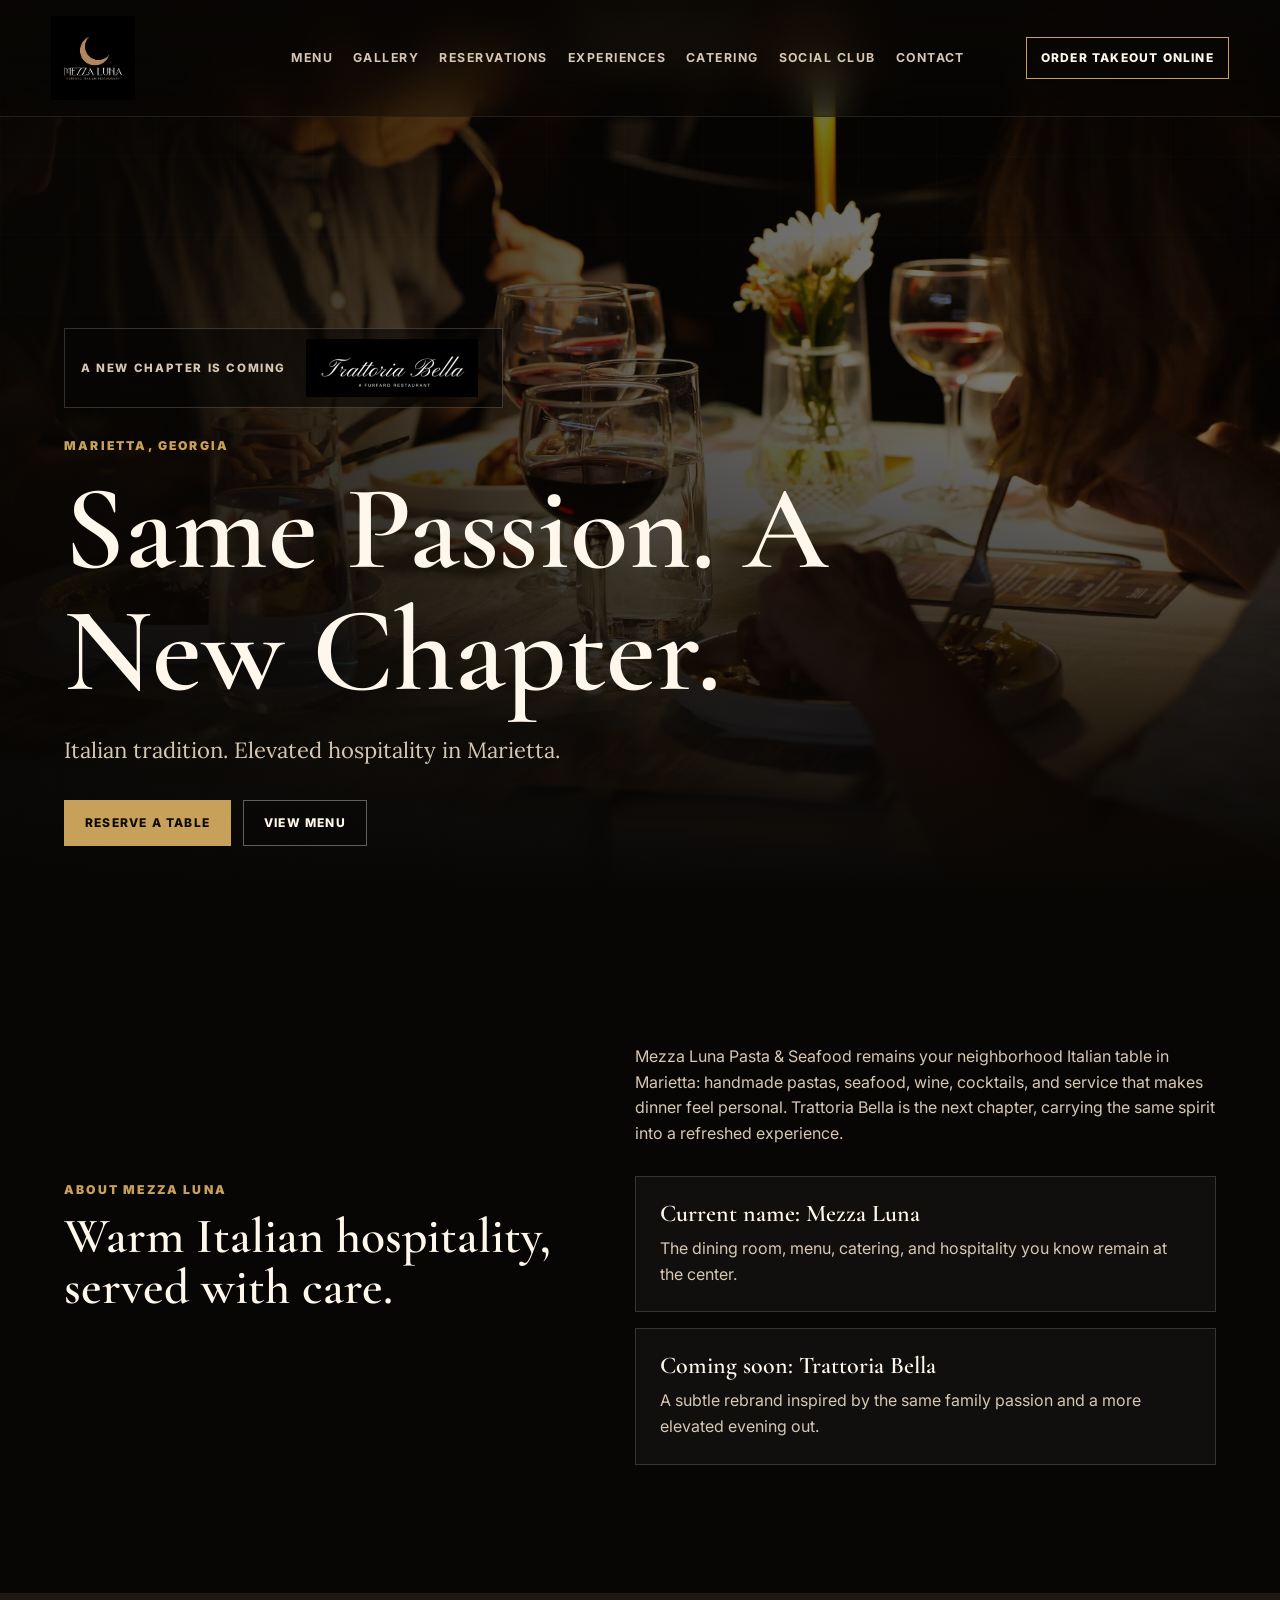
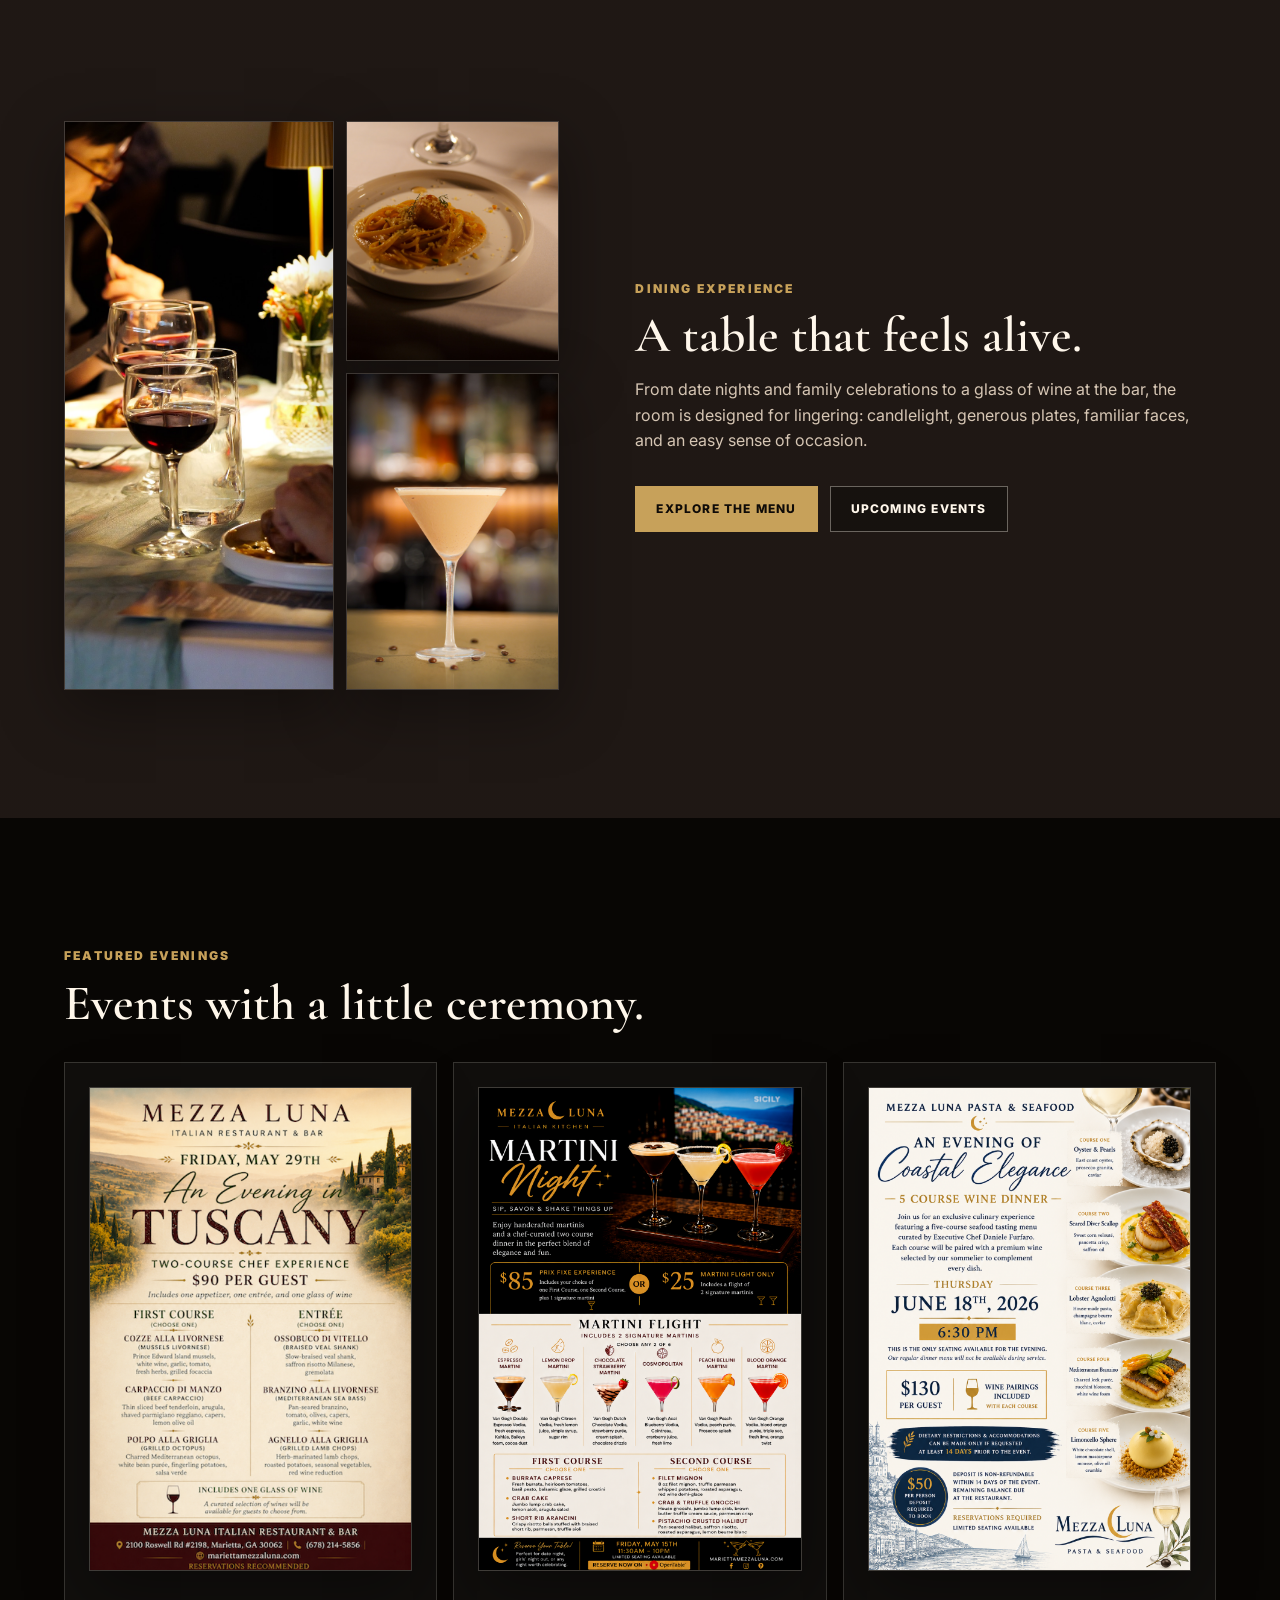
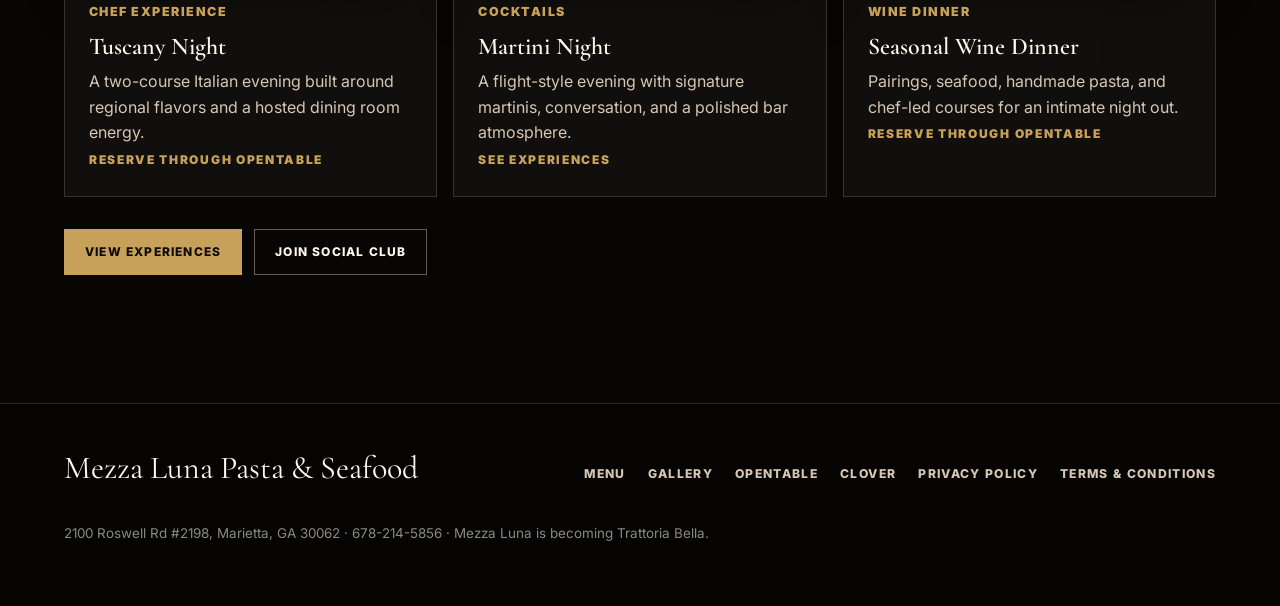
==== index.html @ 7099f940 "Initial Mezza Luna new site" ====
<!doctype html>
<html lang="en">
  <head>
    <meta charset="utf-8">
    <meta name="viewport" content="width=device-width, initial-scale=1">
    <title>Mezza Luna Pasta & Seafood | Marietta Italian Restaurant</title>
    <meta name="description" content="Mezza Luna Pasta & Seafood in Marietta: Italian tradition, warm hospitality, private dining, catering, events, and the upcoming Trattoria Bella chapter.">
    <link rel="preconnect" href="https://fonts.googleapis.com">
    <link rel="preconnect" href="https://fonts.gstatic.com" crossorigin>
    <link href="https://fonts.googleapis.com/css2?family=Cormorant+Garamond:wght@500;600;700&family=Inter:wght@400;500;700;800;900&family=Lora:wght@400;500;600&display=swap" rel="stylesheet">
    <link rel="stylesheet" href="assets/css/styles.css">
  </head>
  <body>
    <header class="site-header">
      <a class="brand" href="index.html" aria-label="Mezza Luna home">
        <img class="brand-logo" src="assets/media/mezza-luna-logo-black.png" alt="Mezza Luna Furfaro Italian Restaurant">
      </a>
      <nav class="site-nav" aria-label="Primary navigation">
        <a href="menu.html">Menu</a>
        <a href="gallery.html">Gallery</a>
        <a href="https://www.opentable.com/r/mezza-luna-furfaro-italian-restaurant-reservations-marietta?restref=1507207&lang=en-US&ot_source=Restaurant%20website" target="_blank" rel="noopener">Reservations</a>
        <a href="experiences.html">Experiences</a>
        <a href="catering.html">Catering</a>
        <a href="social-club.html">Social Club</a>
        <a href="contact.html">Contact</a>
      </nav>
      <div class="header-actions">
        <a class="btn utility-btn" href="https://mezza-luna-marietta.cloveronline.com/" target="_blank" rel="noopener">Order Takeout Online</a>
        <button class="nav-toggle" type="button" aria-label="Open navigation" aria-expanded="false"><span></span></button>
      </div>
    </header>

    <main>
      <section class="hero" aria-label="Mezza Luna Pasta and Seafood">
        <img class="hero-poster" src="assets/media/selected/candlelit-dining.jpg" alt="">
        <video class="hero-video" autoplay loop muted playsinline poster="assets/media/selected/candlelit-dining.jpg" aria-hidden="true">
          <source src="assets/media/hero-video-fallback.mp4" type="video/mp4">
        </video>
        <div class="hero-content">
          <div class="transition-strip">
            <span>A New Chapter is Coming</span>
            <img src="assets/media/trattoria-bella-logo-black.png" alt="Trattoria Bella">
          </div>
          <p class="eyebrow">Marietta, Georgia</p>
          <h1>Same Passion. A New Chapter.</h1>
          <p class="lead">Italian tradition. Elevated hospitality in Marietta.</p>
          <div class="hero-actions">
            <a class="btn" href="https://www.opentable.com/r/mezza-luna-furfaro-italian-restaurant-reservations-marietta?restref=1507207&lang=en-US&ot_source=Restaurant%20website" target="_blank" rel="noopener">Reserve a Table</a>
            <a class="btn secondary" href="menu.html">View Menu</a>
          </div>
        </div>
      </section>

      <section class="section">
        <div class="section-inner split">
          <div class="section-copy">
            <p class="kicker">About Mezza Luna</p>
            <h2>Warm Italian hospitality, served with care.</h2>
          </div>
          <div>
            <p class="body-copy">Mezza Luna Pasta & Seafood remains your neighborhood Italian table in Marietta: handmade pastas, seafood, wine, cocktails, and service that makes dinner feel personal. Trattoria Bella is the next chapter, carrying the same spirit into a refreshed experience.</p>
            <ul class="feature-list">
              <li><strong>Current name: Mezza Luna</strong><span>The dining room, menu, catering, and hospitality you know remain at the center.</span></li>
              <li><strong>Coming soon: Trattoria Bella</strong><span>A subtle rebrand inspired by the same family passion and a more elevated evening out.</span></li>
            </ul>
          </div>
        </div>
      </section>

      <section class="section alt">
        <div class="section-inner split">
          <div class="media-grid">
            <img src="assets/media/selected/candlelit-dining.jpg" alt="Guests dining by candlelight at Mezza Luna">
            <img src="assets/media/selected/pasta-table.jpg" alt="Pasta at Mezza Luna">
            <img src="assets/media/selected/pistachio-martini.jpg" alt="Cocktail at the bar">
          </div>
          <div class="section-copy">
            <p class="kicker">Dining Experience</p>
            <h2>A table that feels alive.</h2>
            <p class="body-copy">From date nights and family celebrations to a glass of wine at the bar, the room is designed for lingering: candlelight, generous plates, familiar faces, and an easy sense of occasion.</p>
            <div class="page-actions">
              <a class="btn" href="menu.html">Explore the Menu</a>
              <a class="btn secondary" href="experiences.html">Upcoming Events</a>
            </div>
          </div>
        </div>
      </section>

      <section class="section">
        <div class="section-inner">
          <p class="kicker">Featured Evenings</p>
          <h2>Events with a little ceremony.</h2>
          <div class="event-grid">
            <article class="event-card">
              <img src="assets/events/tuscany-night.png" alt="Tuscany Night flyer">
              <div><p class="event-meta">Chef Experience</p><strong>Tuscany Night</strong><span>A two-course Italian evening built around regional flavors and a hosted dining room energy.</span><em>Reserve through OpenTable</em></div>
            </article>
            <article class="event-card">
              <img src="assets/events/martini-night.png" alt="Martini Night flyer">
              <div><p class="event-meta">Cocktails</p><strong>Martini Night</strong><span>A flight-style evening with signature martinis, conversation, and a polished bar atmosphere.</span><em>See Experiences</em></div>
            </article>
            <a class="event-card" href="https://www.opentable.com/booking/experiences-availability?rid=1507207&restref=1507207&experienceId=725389&utm_source=external&utm_medium=referral&utm_campaign=shared" target="_blank" rel="noopener">
              <img src="assets/events/wine-dinner.png" alt="Wine dinner flyer">
              <div><p class="event-meta">Wine Dinner</p><strong>Seasonal Wine Dinner</strong><span>Pairings, seafood, handmade pasta, and chef-led courses for an intimate night out.</span><em>Reserve through OpenTable</em></div>
            </a>
          </div>
          <div class="page-actions">
            <a class="btn" href="experiences.html">View Experiences</a>
            <a class="btn secondary" href="social-club.html">Join Social Club</a>
          </div>
        </div>
      </section>
    </main>

    <footer class="site-footer">
      <div class="footer-inner">
        <div class="footer-brand">Mezza Luna Pasta & Seafood</div>
        <nav class="footer-links" aria-label="Footer navigation">
          <a href="menu.html">Menu</a>
          <a href="gallery.html">Gallery</a>
          <a href="https://www.opentable.com/r/mezza-luna-furfaro-italian-restaurant-reservations-marietta?restref=1507207&lang=en-US&ot_source=Restaurant%20website" target="_blank" rel="noopener">OpenTable</a>
          <a href="https://mezza-luna-marietta.cloveronline.com/" target="_blank" rel="noopener">Clover</a>
          <a href="privacy-policy/">Privacy Policy</a>
          <a href="terms-and-conditions/">Terms & Conditions</a>
        </nav>
        <p class="fine-print">2100 Roswell Rd #2198, Marietta, GA 30062 · 678-214-5856 · Mezza Luna is becoming Trattoria Bella.</p>
      </div>
    </footer>
    <script src="assets/js/main.js"></script>
  </body>
</html>
---- assets/css/styles.css ----
:root {
  --ink: #0f0b08;
  --black: #080604;
  --espresso: #18110d;
  --brown: #2a1c14;
  --cream: #fff7eb;
  --paper: #fbf4e9;
  --muted: #d6c6b4;
  --soft: #ad9b89;
  --gold: #c7a15a;
  --gold-2: #e4c982;
  --line: rgba(255, 247, 235, 0.16);
  --shadow: rgba(0, 0, 0, 0.38);
  --serif: "Lora", Georgia, serif;
  --display: "Cormorant Garamond", Georgia, serif;
  --sans: "Inter", Arial, sans-serif;
  --max: 1180px;
}

* {
  box-sizing: border-box;
}

html {
  scroll-behavior: smooth;
}

body {
  margin: 0;
  background: var(--black);
  color: var(--cream);
  font-family: var(--sans);
  line-height: 1.6;
  overflow-x: hidden;
}

body::before {
  content: "";
  position: fixed;
  inset: 0;
  z-index: 1;
  pointer-events: none;
  background:
    linear-gradient(rgba(255, 247, 235, 0.025) 1px, transparent 1px),
    linear-gradient(90deg, rgba(255, 247, 235, 0.018) 1px, transparent 1px);
  background-size: 78px 78px;
  mask-image: linear-gradient(to bottom, black, transparent 68%);
}

a {
  color: inherit;
  text-decoration: none;
}

img,
video,
iframe {
  display: block;
  max-width: 100%;
}

.site-header {
  position: fixed;
  inset: 0 0 auto;
  z-index: 20;
  display: flex;
  align-items: center;
  justify-content: space-between;
  gap: 18px;
  padding: 16px clamp(18px, 4vw, 52px);
  background: linear-gradient(to bottom, rgba(8, 6, 4, 0.9), rgba(8, 6, 4, 0.36));
  border-bottom: 1px solid rgba(255, 247, 235, 0.1);
  backdrop-filter: blur(18px);
}

.brand {
  display: flex;
  align-items: center;
  gap: 12px;
  min-width: 0;
  flex: 0 1 auto;
}

.brand-mark {
  width: 42px;
  height: 42px;
  object-fit: contain;
}

.brand-logo {
  width: clamp(164px, 14vw, 216px);
  height: auto;
  max-height: 84px;
  object-fit: contain;
  object-position: left center;
}

.brand-text {
  display: grid;
  line-height: 1.05;
}

.brand-name {
  color: var(--cream);
  font-family: var(--display);
  font-size: clamp(1.35rem, 2.2vw, 1.8rem);
  font-weight: 600;
}

.brand-sub {
  color: var(--gold);
  font-size: 0.62rem;
  font-weight: 800;
  letter-spacing: 0.18em;
  text-transform: uppercase;
}

.site-nav {
  display: none;
  position: absolute;
  top: 100%;
  left: 0;
  right: 0;
  padding: 18px;
  background: rgba(8, 6, 4, 0.98);
  border-bottom: 1px solid var(--line);
}

.site-nav.is-open {
  display: grid;
  gap: 14px;
}

.site-nav a {
  color: var(--muted);
  font-size: 0.77rem;
  font-weight: 700;
  letter-spacing: 0.12em;
  text-transform: uppercase;
}

.site-nav a:hover,
.site-nav a[aria-current="page"] {
  color: var(--gold-2);
}

.header-actions {
  display: flex;
  align-items: center;
  gap: 10px;
}

.nav-toggle {
  width: 42px;
  height: 42px;
  border: 1px solid var(--line);
  background: rgba(255, 255, 255, 0.04);
  color: var(--cream);
  border-radius: 999px;
  cursor: pointer;
}

.nav-toggle span,
.nav-toggle::before,
.nav-toggle::after {
  content: "";
  display: block;
  width: 17px;
  height: 1px;
  margin: 5px auto;
  background: currentColor;
}

.btn {
  display: inline-flex;
  align-items: center;
  justify-content: center;
  min-height: 46px;
  padding: 12px 20px;
  border: 1px solid var(--gold);
  color: var(--ink);
  background: var(--gold);
  font-size: 0.75rem;
  font-weight: 800;
  letter-spacing: 0.1em;
  text-transform: uppercase;
  transition: transform 180ms ease, background 180ms ease, color 180ms ease;
}

.btn:hover {
  transform: translateY(-1px);
  background: var(--gold-2);
}

.btn.secondary {
  color: var(--cream);
  background: rgba(8, 6, 4, 0.34);
  border-color: rgba(255, 247, 235, 0.36);
}

.btn.secondary:hover {
  background: rgba(255, 247, 235, 0.1);
}

.utility-btn {
  min-height: 40px;
  padding: 10px 14px;
  color: var(--cream);
  background: transparent;
  border-color: var(--gold);
  white-space: nowrap;
}

.hero {
  position: relative;
  min-height: 100svh;
  display: grid;
  align-items: end;
  overflow: hidden;
  padding: 118px clamp(18px, 5vw, 72px) 54px;
}

.hero-video,
.hero-poster {
  position: absolute;
  inset: 0;
  width: 100%;
  height: 100%;
  object-fit: cover;
}

.hero-poster {
  z-index: -3;
}

.hero-video {
  z-index: -2;
}

.hero::after {
  content: "";
  position: absolute;
  inset: 0;
  z-index: -1;
  background:
    linear-gradient(90deg, rgba(8, 6, 4, 0.88), rgba(8, 6, 4, 0.54), rgba(8, 6, 4, 0.34)),
    linear-gradient(to top, var(--black), rgba(8, 6, 4, 0.18) 60%);
}

.hero-content {
  position: relative;
  z-index: 2;
  width: min(820px, 100%);
}

.transition-strip {
  display: inline-flex;
  align-items: center;
  gap: 12px;
  margin-bottom: 28px;
  padding: 10px 16px;
  background: rgba(8, 6, 4, 0.6);
  border: 1px solid rgba(255, 247, 235, 0.18);
  color: var(--muted);
  font-size: 0.72rem;
  font-weight: 800;
  letter-spacing: 0.14em;
  text-transform: uppercase;
}

.transition-strip img {
  width: 188px;
  max-height: 58px;
  object-fit: contain;
}

.eyebrow,
.kicker {
  margin: 0 0 12px;
  color: var(--gold);
  font-size: 0.76rem;
  font-weight: 900;
  letter-spacing: 0.18em;
  text-transform: uppercase;
}

h1,
h2,
h3 {
  margin: 0;
  font-family: var(--display);
  font-weight: 600;
  letter-spacing: 0;
  line-height: 1.02;
  overflow-wrap: break-word;
}

h1 {
  font-size: clamp(3.55rem, 10vw, 7.5rem);
  max-width: 820px;
}

h2 {
  font-size: clamp(1.9rem, 4vw, 3.1rem);
}

h3 {
  font-size: clamp(1.6rem, 3.4vw, 2.35rem);
}

.lead {
  max-width: 650px;
  margin: 20px 0 0;
  color: var(--muted);
  font-family: var(--serif);
  font-size: clamp(1.14rem, 2vw, 1.38rem);
  overflow-wrap: break-word;
}

.hero-actions,
.page-actions {
  display: flex;
  flex-wrap: wrap;
  gap: 12px;
  margin-top: 32px;
}

.section {
  padding: clamp(72px, 10vw, 128px) clamp(18px, 5vw, 72px);
  background: var(--black);
}

.section.alt {
  background:
    linear-gradient(rgba(255, 247, 235, 0.03), rgba(255, 247, 235, 0.03)),
    var(--espresso);
}

.section-inner {
  width: min(var(--max), 100%);
  margin: 0 auto;
  min-width: 0;
}

.split {
  display: grid;
  gap: clamp(30px, 6vw, 82px);
}

.split > *,
.menu-grid > *,
.contact-grid > *,
.event-grid > *,
.catering-grid > *,
.gallery-grid > * {
  min-width: 0;
}

.section-copy {
  max-width: 650px;
}

.body-copy {
  color: var(--muted);
  font-size: 1rem;
}

.feature-image,
.media-grid img,
.event-card img,
.menu-photo,
.catering-photo {
  width: 100%;
  height: 100%;
  object-fit: cover;
  border: 1px solid var(--line);
  box-shadow: 0 20px 60px var(--shadow);
}

.media-grid {
  display: grid;
  gap: 12px;
}

.media-grid img {
  min-height: 240px;
}

.media-grid img:first-child {
  min-height: 420px;
}

.feature-list,
.contact-list {
  display: grid;
  gap: 16px;
  margin: 30px 0 0;
  padding: 0;
  list-style: none;
}

.feature-list li,
.info-panel,
.contact-card,
.menu-link,
.event-card,
.legal-card,
.form-panel {
  padding: 24px;
  background: rgba(255, 247, 235, 0.035);
  border: 1px solid var(--line);
}

.feature-list strong,
.contact-card strong,
.menu-link strong,
.event-card strong {
  display: block;
  color: var(--cream);
  font-family: var(--display);
  font-size: 1.5rem;
  font-weight: 600;
  line-height: 1.08;
}

.feature-list span,
.contact-card span,
.menu-link span,
.event-card span {
  display: block;
  margin-top: 9px;
  color: var(--muted);
}

.page-hero {
  padding: 118px clamp(18px, 5vw, 72px) 44px;
  background:
    linear-gradient(rgba(8, 6, 4, 0.7), rgba(8, 6, 4, 0.94)),
    var(--page-image, none) center / cover;
  border-bottom: 1px solid var(--line);
}

.page-hero .section-inner {
  display: grid;
  gap: 20px;
}

.page-hero h1 {
  max-width: 720px;
  font-size: clamp(2.35rem, 4.8vw, 3.65rem);
  line-height: 1;
}

.page-hero .lead {
  max-width: 560px;
  margin-top: 0;
  font-size: clamp(1.02rem, 1.55vw, 1.22rem);
}

.page-hero + .section {
  padding-top: clamp(34px, 4.5vw, 56px);
}

.menu-grid,
.contact-grid,
.event-grid,
.catering-grid,
.gallery-grid {
  display: grid;
  gap: 16px;
  margin-top: 34px;
}

.menu-link {
  min-height: 166px;
  display: flex;
  flex-direction: column;
  justify-content: space-between;
}

.menu-link em,
.event-card em {
  margin-top: 22px;
  color: var(--gold);
  font-style: normal;
  font-size: 0.75rem;
  font-weight: 900;
  letter-spacing: 0.14em;
  text-transform: uppercase;
}

.menu-frame {
  width: 100%;
  min-height: 72vh;
  background: var(--paper);
  border: 1px solid var(--line);
}

.event-card {
  display: grid;
  gap: 18px;
  align-content: start;
}

.flyer-card {
  padding: clamp(10px, 1.5vw, 18px);
}

.flyer-card a {
  display: block;
}

.event-card img {
  height: auto;
  aspect-ratio: auto;
  object-fit: contain;
  background: rgba(255, 247, 235, 0.04);
}

.gallery-grid {
  grid-template-columns: repeat(auto-fit, minmax(210px, 1fr));
  gap: clamp(18px, 3vw, 34px);
}

.gallery-card {
  display: grid;
  gap: 13px;
  align-content: start;
  color: var(--cream);
}

.gallery-card img {
  width: 100%;
  aspect-ratio: 4 / 3;
  object-fit: cover;
  border: 1px solid var(--line);
  background: rgba(255, 247, 235, 0.04);
  box-shadow: 0 20px 60px var(--shadow);
  transition: transform 180ms ease, border-color 180ms ease;
}

.gallery-card:hover img {
  transform: translateY(-2px);
  border-color: rgba(228, 201, 130, 0.64);
}

.gallery-card span {
  display: block;
  font-family: var(--display);
  font-size: clamp(1.35rem, 2.2vw, 1.7rem);
  font-weight: 600;
  line-height: 1.05;
}

.event-meta {
  color: var(--gold);
  font-size: 0.78rem;
  font-weight: 900;
  letter-spacing: 0.12em;
  text-transform: uppercase;
}

.klaviyo-wrap {
  min-height: 320px;
  padding: 24px;
  background: var(--paper);
  color: var(--ink);
  border: 1px solid rgba(199, 161, 90, 0.5);
}

.hours {
  display: grid;
  gap: 10px;
  color: var(--muted);
}

.hours div {
  display: flex;
  justify-content: space-between;
  gap: 16px;
  padding-bottom: 10px;
  border-bottom: 1px solid var(--line);
}

.form-grid {
  display: grid;
  gap: 14px;
  min-width: 0;
}

.form-grid label {
  display: grid;
  gap: 7px;
  color: var(--muted);
  font-size: 0.78rem;
  font-weight: 800;
  letter-spacing: 0.08em;
  text-transform: uppercase;
}

.form-grid input,
.form-grid select,
.form-grid textarea {
  width: 100%;
  max-width: 100%;
  min-height: 46px;
  padding: 12px 13px;
  border: 1px solid var(--line);
  background: rgba(255, 247, 235, 0.08);
  color: var(--cream);
  font: inherit;
}

.form-grid textarea {
  min-height: 140px;
  resize: vertical;
}

.form-grid input::placeholder,
.form-grid textarea::placeholder {
  color: rgba(255, 247, 235, 0.45);
}

.legal-body {
  background: var(--paper);
  color: #211914;
}

.legal-body::before {
  display: none;
}

.legal-body .site-header {
  position: sticky;
  background: rgba(251, 244, 233, 0.96);
  border-bottom-color: rgba(33, 25, 20, 0.12);
}

.legal-body .brand-name,
.legal-body .site-nav a,
.legal-body .nav-toggle {
  color: #211914;
}

.legal-body .utility-btn {
  color: #211914;
}

.legal-main {
  padding: 74px clamp(18px, 5vw, 72px) 90px;
}

.legal-card {
  width: min(900px, 100%);
  margin: 0 auto;
  background: #fff;
  color: #211914;
  border-color: rgba(33, 25, 20, 0.12);
  box-shadow: 0 24px 80px rgba(33, 25, 20, 0.1);
}

.legal-card h1,
.legal-card h2 {
  color: #211914;
}

.legal-card h1 {
  font-size: clamp(2.8rem, 8vw, 5.4rem);
}

.legal-card h2 {
  margin-top: 34px;
  font-size: 1.8rem;
}

.legal-card p,
.legal-card li {
  color: #463a33;
}

.legal-card a {
  color: #8a6427;
  text-decoration: underline;
}

.site-footer {
  padding: 48px clamp(18px, 5vw, 72px);
  background: #050403;
  border-top: 1px solid var(--line);
}

.footer-inner {
  width: min(var(--max), 100%);
  margin: 0 auto;
  display: grid;
  gap: 26px;
}

.footer-brand {
  color: var(--cream);
  font-family: var(--display);
  font-size: 2rem;
  line-height: 1;
}

.footer-links {
  display: flex;
  flex-wrap: wrap;
  gap: 14px 22px;
  color: var(--muted);
  font-size: 0.76rem;
  font-weight: 800;
  letter-spacing: 0.11em;
  text-transform: uppercase;
}

.fine-print {
  color: rgba(255, 247, 235, 0.54);
  font-size: 0.84rem;
}

@media (min-width: 1120px) {
  .site-nav {
    position: static;
    display: flex;
    align-items: center;
    justify-content: center;
    gap: clamp(10px, 1.55vw, 22px);
    padding: 0;
    background: transparent;
    border: 0;
  }

  .nav-toggle {
    display: none;
  }
}

@media (min-width: 900px) {
  .split,
  .page-hero .section-inner {
    grid-template-columns: minmax(0, 0.92fr) minmax(0, 1.08fr);
    align-items: center;
  }

  .media-grid {
    grid-template-columns: 1.12fr 0.88fr;
  }

  .media-grid img:first-child {
    grid-row: span 2;
  }

  .menu-grid,
  .contact-grid,
  .event-grid,
  .catering-grid {
    grid-template-columns: repeat(2, minmax(0, 1fr));
  }

  .footer-inner {
    grid-template-columns: 1fr auto;
    align-items: end;
  }

  .fine-print {
    grid-column: 1 / -1;
  }
}

@media (min-width: 1060px) {
  .event-grid,
  .catering-grid {
    grid-template-columns: repeat(3, minmax(0, 1fr));
  }

  .menu-grid,
  .contact-grid {
    grid-template-columns: repeat(4, minmax(0, 1fr));
  }
}

@media (max-width: 560px) {
  .site-header {
    gap: 8px;
    justify-content: flex-start;
    padding: 12px 14px;
  }

  .header-actions {
    flex: 0 0 auto;
    gap: 6px;
    margin-left: auto;
  }

  .brand-sub {
    display: none;
  }

  .brand-mark {
    width: 34px;
    height: 34px;
  }

  .brand-logo {
    width: 66px;
    max-height: 66px;
  }

  .utility-btn {
    width: 64px;
    max-width: 64px;
    min-height: 38px;
    flex: 0 0 64px;
    padding-inline: 8px;
    font-size: 0;
    overflow: hidden;
  }

  .utility-btn::after {
    content: "Order";
    font-size: 0.66rem;
  }

  .nav-toggle {
    width: 38px;
    height: 38px;
    flex: 0 0 38px;
  }

  .transition-strip {
    display: grid;
    justify-items: start;
    width: 100%;
    margin-bottom: 22px;
  }

  .transition-strip img {
    width: min(176px, 100%);
  }

  .hero {
    padding: 100px 24px 44px;
  }

  .hero-content,
  h1,
  .lead {
    max-width: 100%;
  }

  .hero h1 {
    font-size: clamp(2.2rem, 10vw, 2.5rem);
    line-height: 1.02;
  }

  .lead {
    font-size: 1.05rem;
  }

  .hero-actions,
  .page-actions {
    gap: 10px;
    margin-top: 24px;
  }

  .hero-actions .btn,
  .page-actions .btn {
    min-height: 44px;
    padding-inline: 16px;
  }

  .page-hero {
    padding: 96px 24px 36px;
  }

  .page-hero h1 {
    font-size: clamp(1.85rem, 8.2vw, 2.1rem);
    line-height: 1.04;
  }

  .page-hero .lead {
    font-size: 1rem;
  }

  .section {
    padding-inline: 24px;
  }

  .form-panel {
    padding: 18px;
  }

  .gallery-grid {
    grid-template-columns: 1fr;
  }

  .gallery-card span {
    font-size: 1.35rem;
  }

  h2 {
    font-size: clamp(1.45rem, 7vw, 1.75rem);
    line-height: 1.04;
  }

  .event-grid {
    gap: 22px;
  }

  .flyer-card {
    padding: 10px;
  }
}
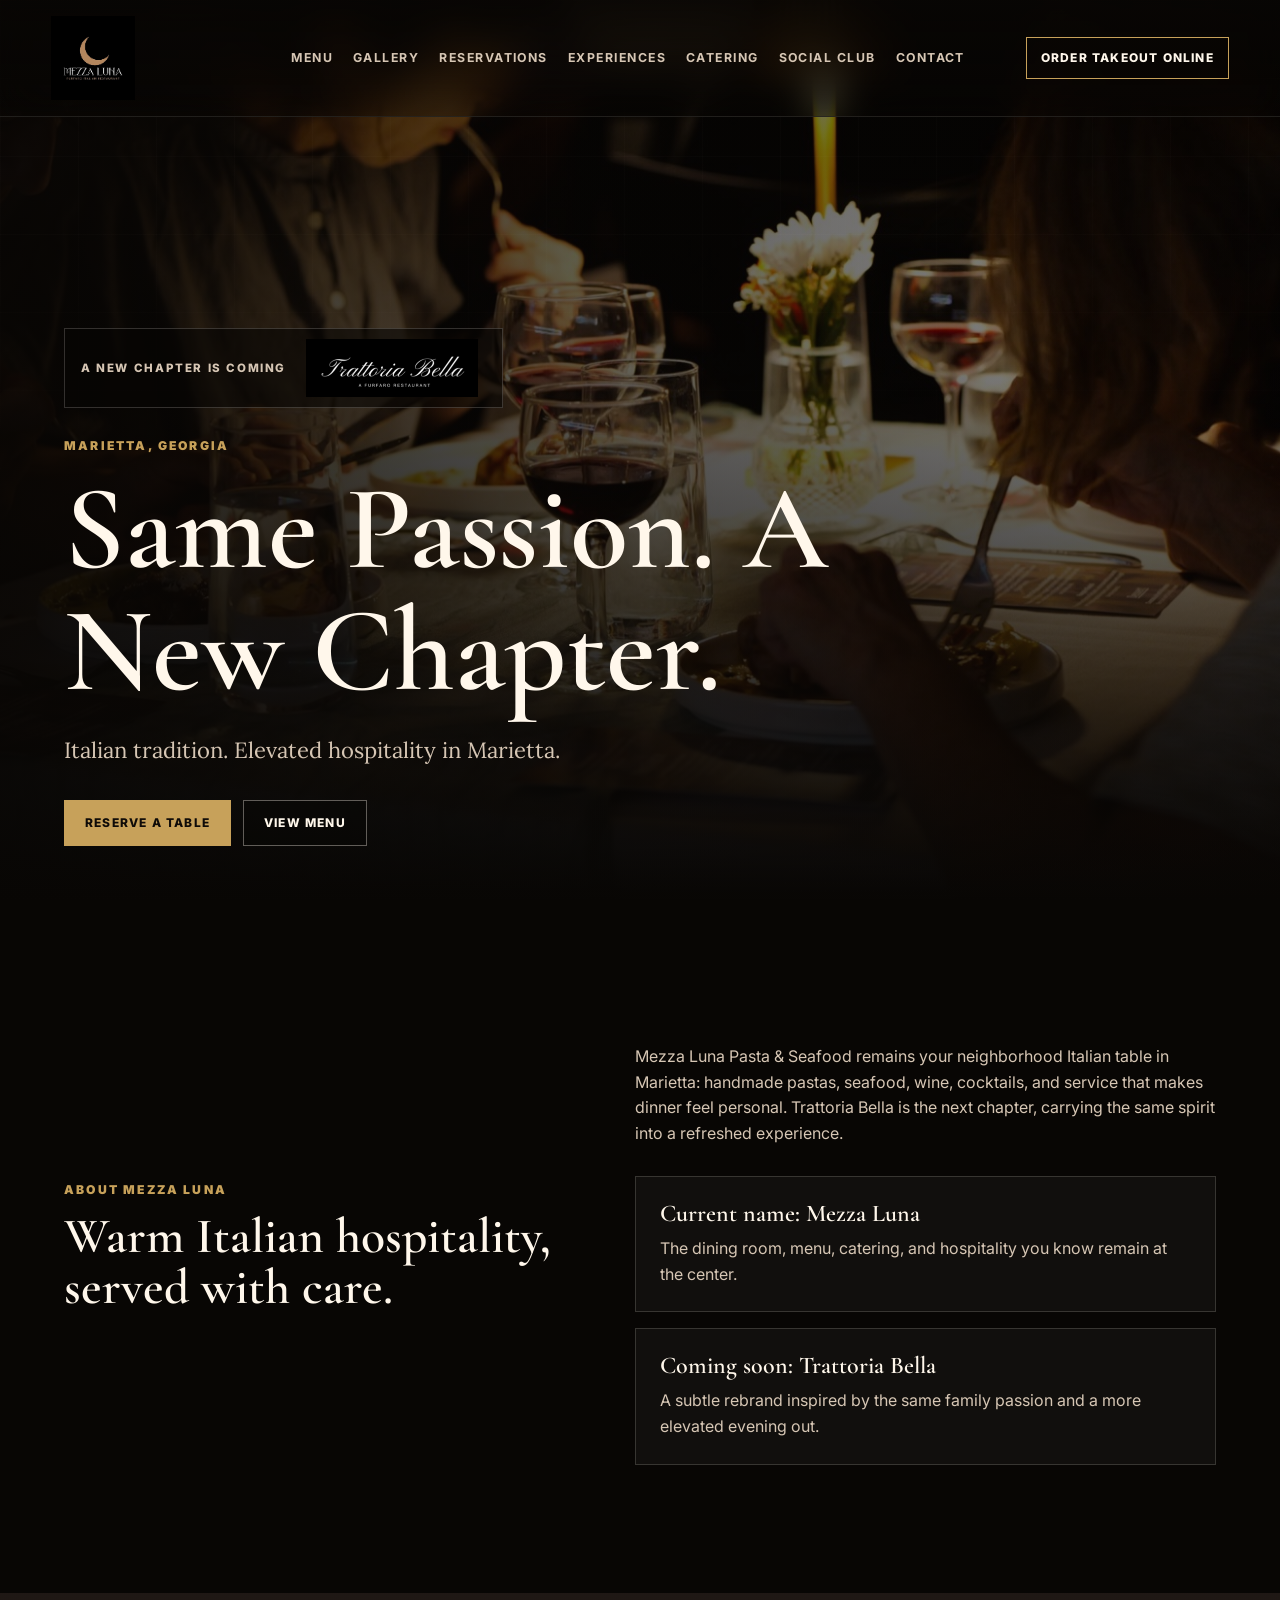
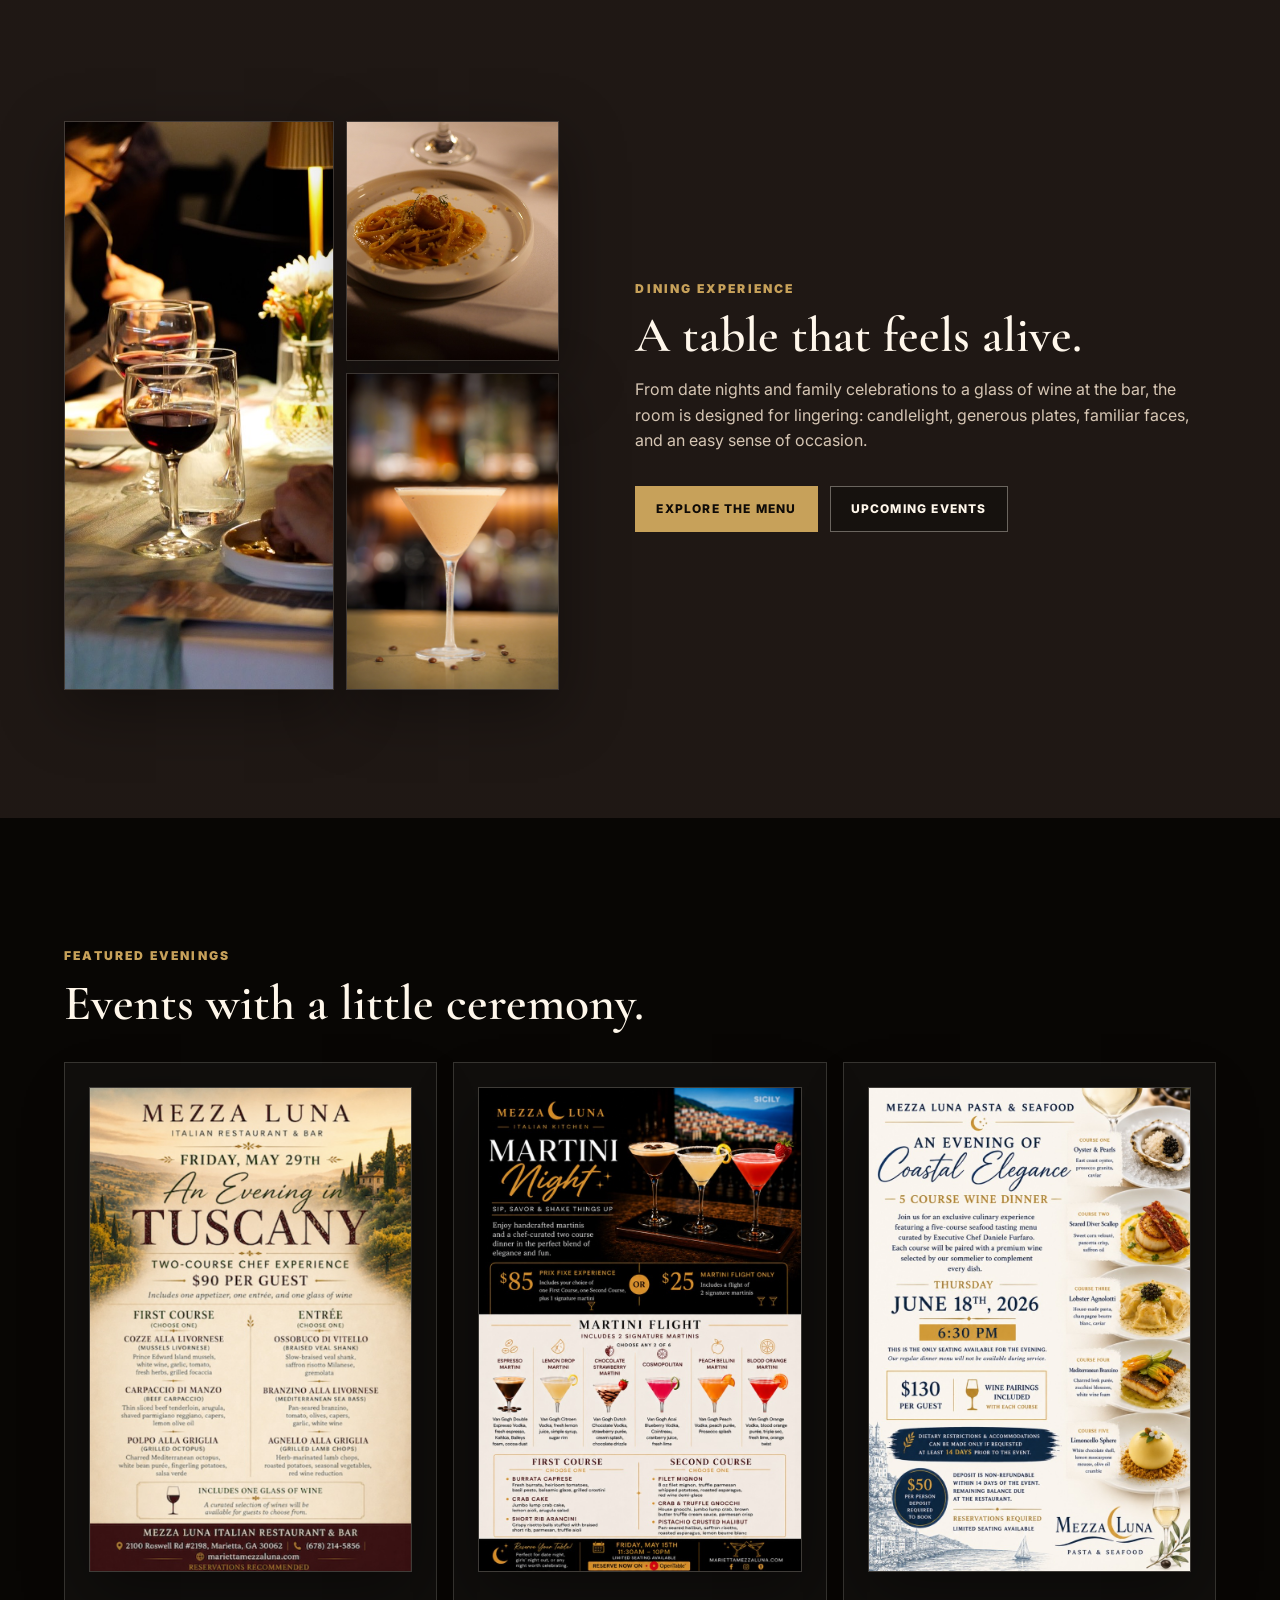
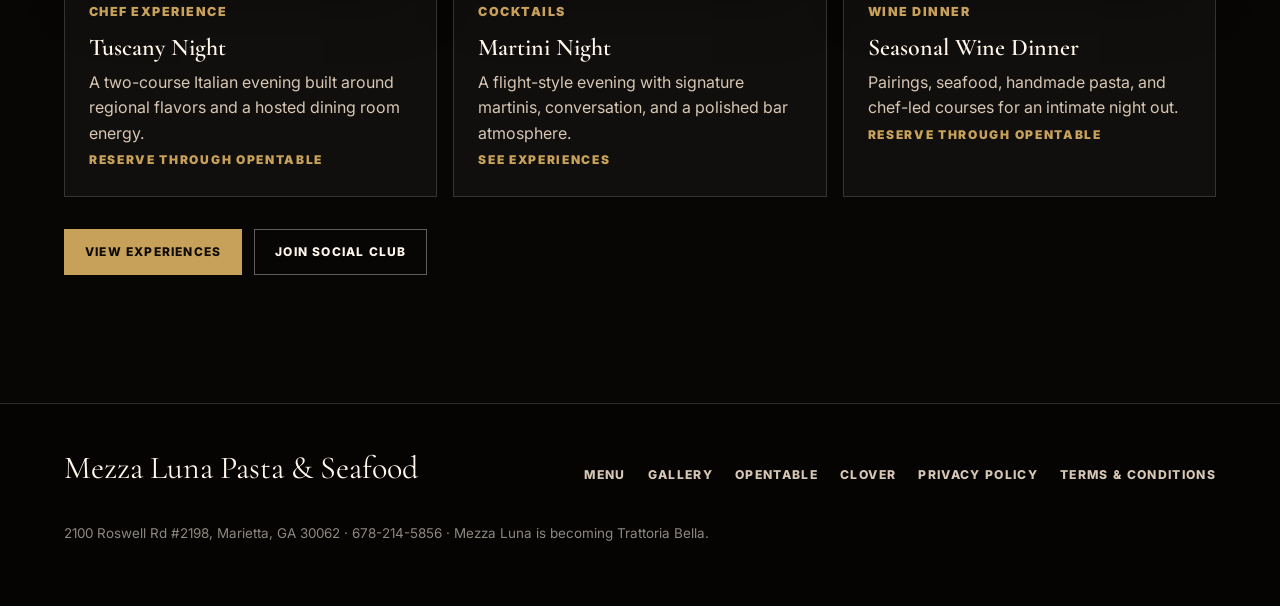
==== commit 5ba2e36a: "Optimize site media assets" ====
--- a/index.html
+++ b/index.html
@@ -34,6 +34,7 @@
       <section class="hero" aria-label="Mezza Luna Pasta and Seafood">
         <img class="hero-poster" src="assets/media/selected/candlelit-dining.jpg" alt="">
         <video class="hero-video" autoplay loop muted playsinline poster="assets/media/selected/candlelit-dining.jpg" aria-hidden="true">
+          <source src="assets/media/hero-video-mobile.mp4" type="video/mp4" media="(max-width: 720px)">
           <source src="assets/media/hero-video-fallback.mp4" type="video/mp4">
         </video>
         <div class="hero-content">
@@ -92,15 +93,15 @@
           <h2>Events with a little ceremony.</h2>
           <div class="event-grid">
             <article class="event-card">
-              <img src="assets/events/tuscany-night.png" alt="Tuscany Night flyer">
+              <img src="assets/events/tuscany-night.jpg" alt="Tuscany Night flyer">
               <div><p class="event-meta">Chef Experience</p><strong>Tuscany Night</strong><span>A two-course Italian evening built around regional flavors and a hosted dining room energy.</span><em>Reserve through OpenTable</em></div>
             </article>
             <article class="event-card">
-              <img src="assets/events/martini-night.png" alt="Martini Night flyer">
+              <img src="assets/events/martini-night.jpg" alt="Martini Night flyer">
               <div><p class="event-meta">Cocktails</p><strong>Martini Night</strong><span>A flight-style evening with signature martinis, conversation, and a polished bar atmosphere.</span><em>See Experiences</em></div>
             </article>
             <a class="event-card" href="https://www.opentable.com/booking/experiences-availability?rid=1507207&restref=1507207&experienceId=725389&utm_source=external&utm_medium=referral&utm_campaign=shared" target="_blank" rel="noopener">
-              <img src="assets/events/wine-dinner.png" alt="Wine dinner flyer">
+              <img src="assets/events/wine-dinner.jpg" alt="Wine dinner flyer">
               <div><p class="event-meta">Wine Dinner</p><strong>Seasonal Wine Dinner</strong><span>Pairings, seafood, handmade pasta, and chef-led courses for an intimate night out.</span><em>Reserve through OpenTable</em></div>
             </a>
           </div>
--- a/assets/css/styles.css
+++ b/assets/css/styles.css
@@ -489,10 +489,10 @@
   text-transform: uppercase;
 }
 
-.menu-frame {
-  width: 100%;
-  min-height: 72vh;
-  background: var(--paper);
+.menu-download {
+  max-width: 780px;
+  padding: clamp(24px, 5vw, 48px);
+  background: rgba(255, 247, 235, 0.035);
   border: 1px solid var(--line);
 }
 
@@ -887,6 +887,27 @@
     padding-inline: 24px;
   }
 
+  .section.alt .split {
+    gap: 24px;
+  }
+
+  .media-grid {
+    gap: 10px;
+    order: 2;
+  }
+
+  .media-grid img,
+  .media-grid img:first-child {
+    height: auto;
+    min-height: 0;
+    aspect-ratio: 4 / 3;
+    object-fit: cover;
+  }
+
+  .section.alt .section-copy {
+    order: 1;
+  }
+
   .form-panel {
     padding: 18px;
   }
@@ -908,6 +929,21 @@
     gap: 22px;
   }
 
+  .event-card {
+    padding: 14px;
+    gap: 14px;
+  }
+
+  .event-card img {
+    max-height: none;
+    object-fit: contain;
+    box-shadow: none;
+  }
+
+  .event-card strong {
+    font-size: 1.32rem;
+  }
+
   .flyer-card {
     padding: 10px;
   }
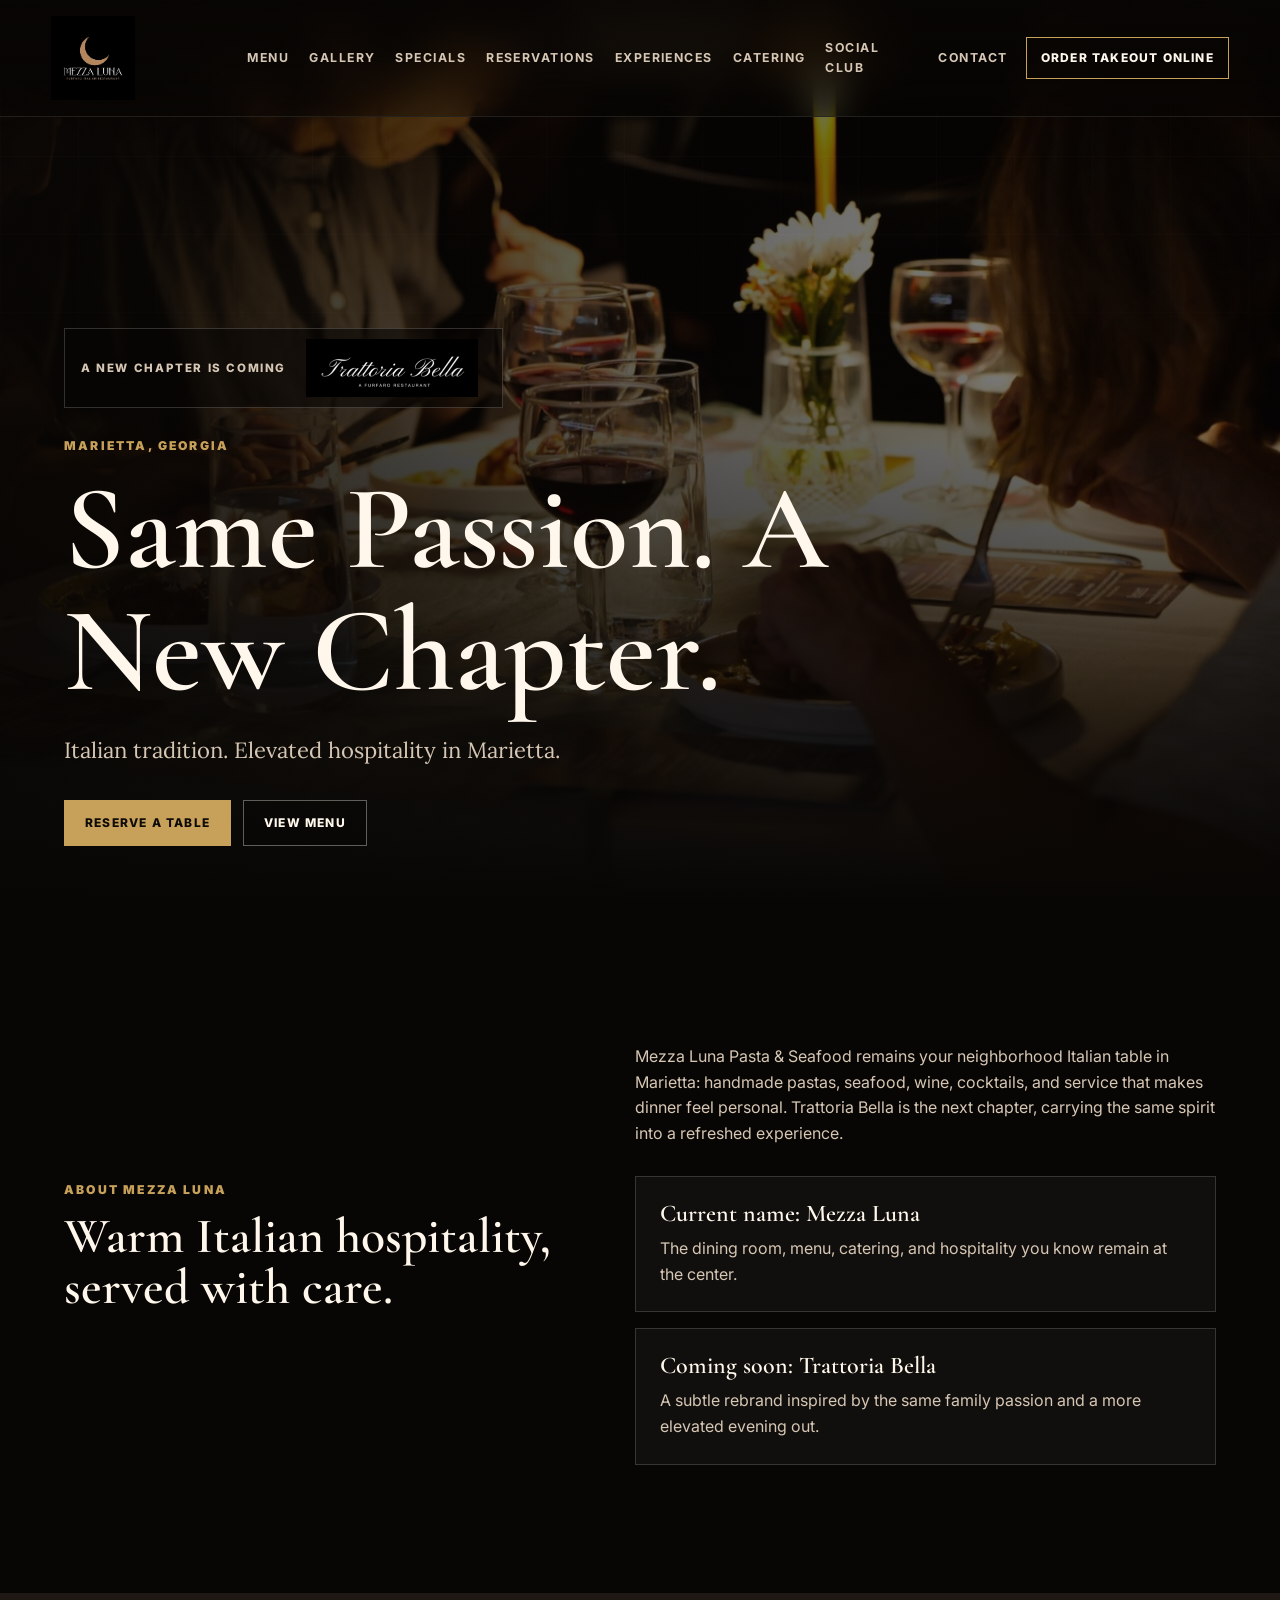
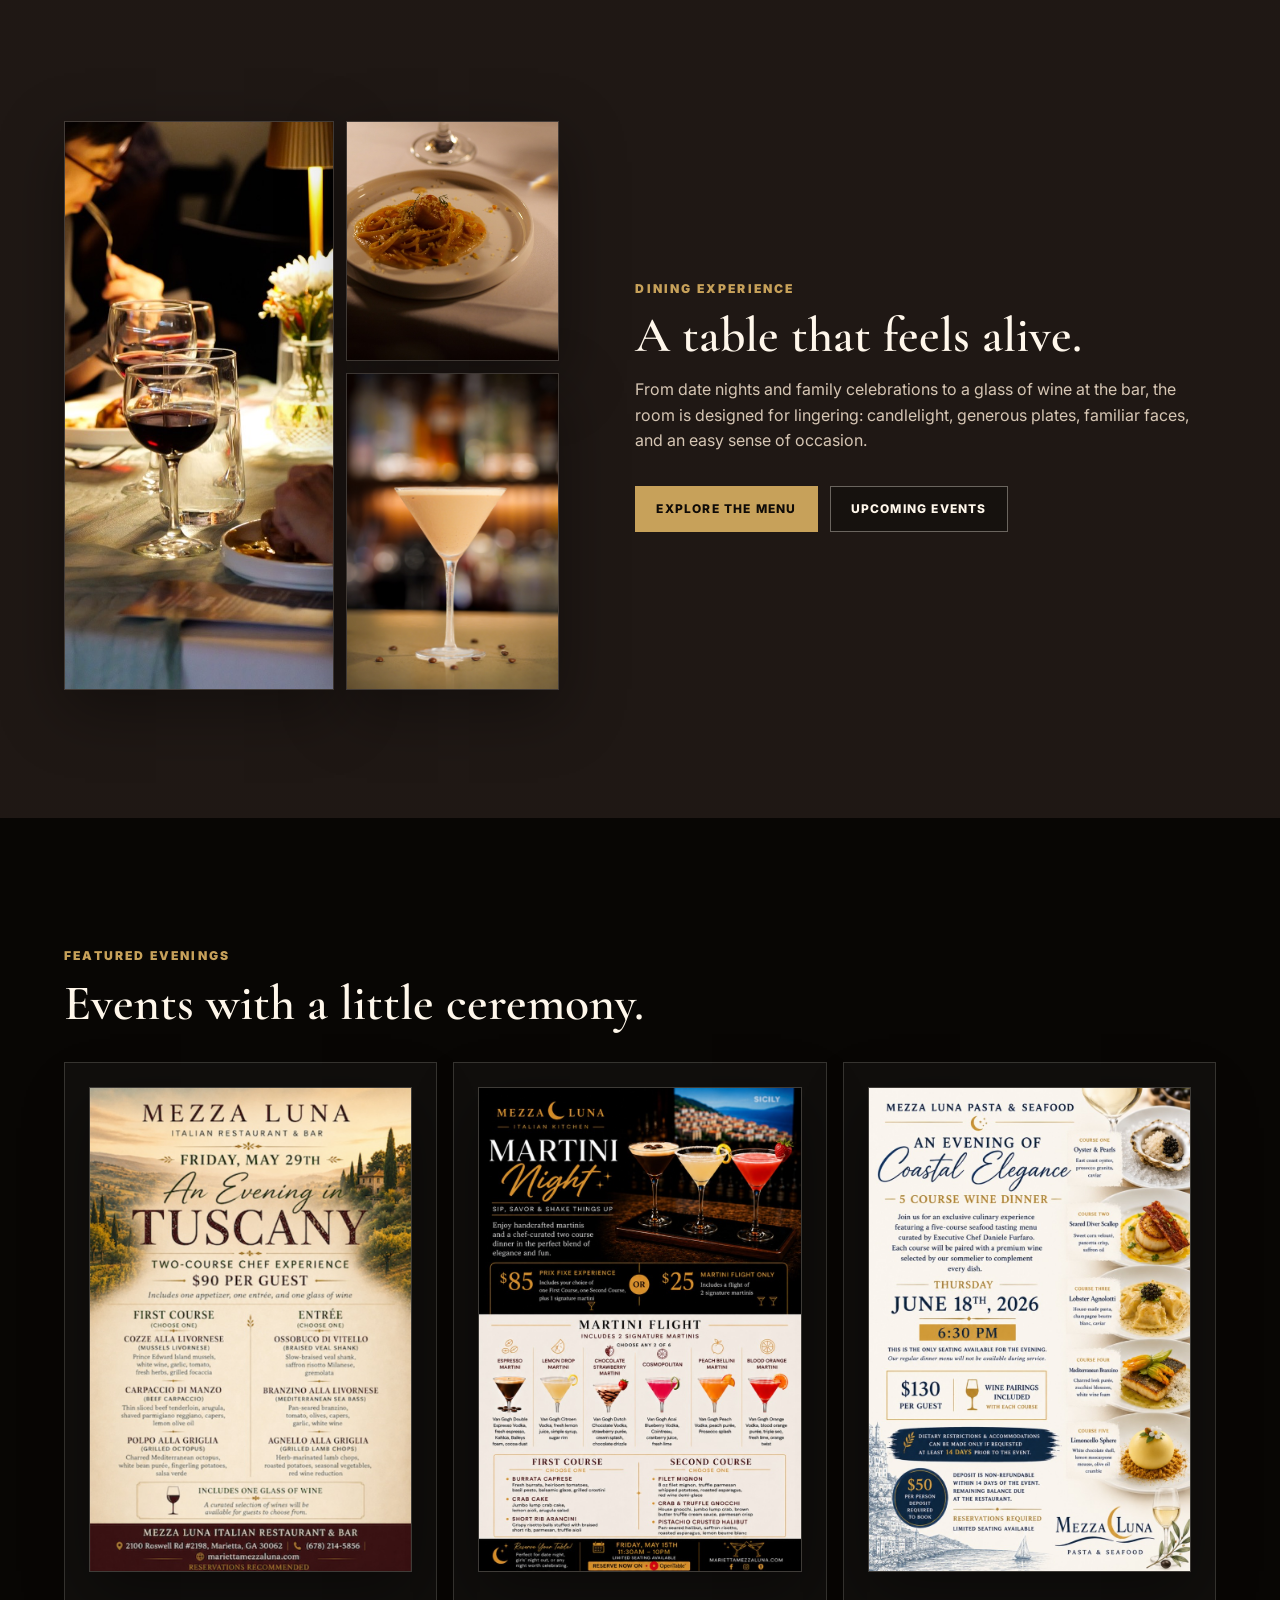
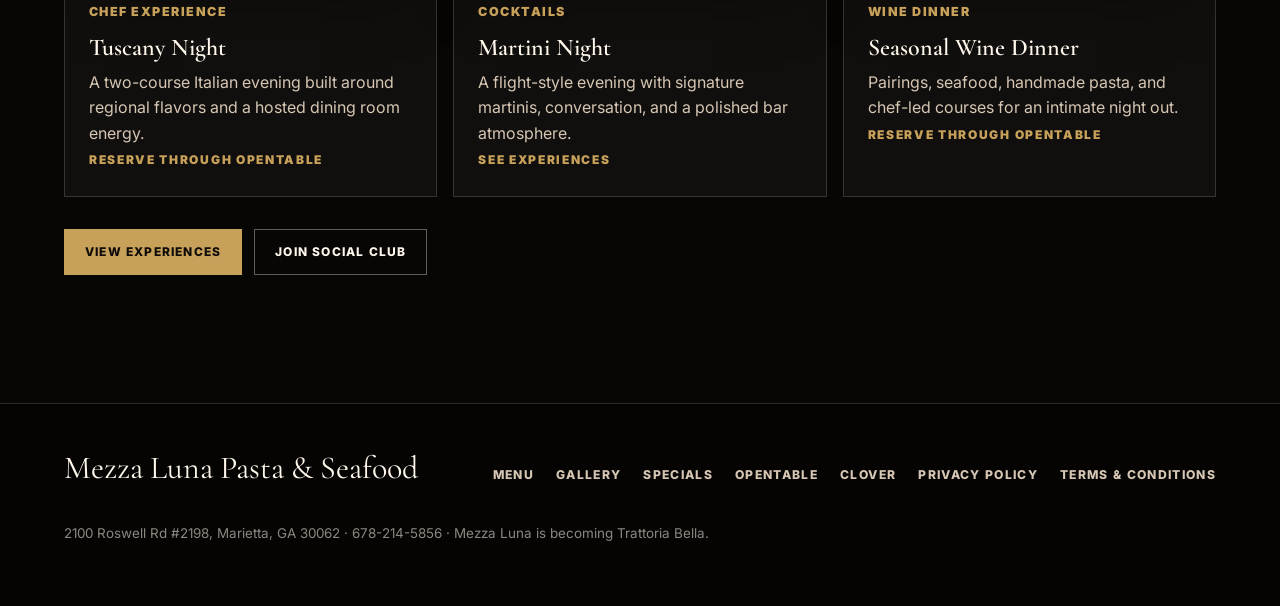
==== commit c54a86ba: "Update menu, specials, and media optimization" ====
--- a/index.html
+++ b/index.html
@@ -18,6 +18,7 @@
       <nav class="site-nav" aria-label="Primary navigation">
         <a href="menu.html">Menu</a>
         <a href="gallery.html">Gallery</a>
+        <a href="specials.html">Specials</a>
         <a href="https://www.opentable.com/r/mezza-luna-furfaro-italian-restaurant-reservations-marietta?restref=1507207&lang=en-US&ot_source=Restaurant%20website" target="_blank" rel="noopener">Reservations</a>
         <a href="experiences.html">Experiences</a>
         <a href="catering.html">Catering</a>
@@ -119,6 +120,7 @@
         <nav class="footer-links" aria-label="Footer navigation">
           <a href="menu.html">Menu</a>
           <a href="gallery.html">Gallery</a>
+          <a href="specials.html">Specials</a>
           <a href="https://www.opentable.com/r/mezza-luna-furfaro-italian-restaurant-reservations-marietta?restref=1507207&lang=en-US&ot_source=Restaurant%20website" target="_blank" rel="noopener">OpenTable</a>
           <a href="https://mezza-luna-marietta.cloveronline.com/" target="_blank" rel="noopener">Clover</a>
           <a href="privacy-policy/">Privacy Policy</a>
@@ -127,6 +129,6 @@
         <p class="fine-print">2100 Roswell Rd #2198, Marietta, GA 30062 · 678-214-5856 · Mezza Luna is becoming Trattoria Bella.</p>
       </div>
     </footer>
-    <script src="assets/js/main.js"></script>
+    <script src="assets/js/main.js?v=sticky-tabs"></script>
   </body>
 </html>
--- a/assets/css/styles.css
+++ b/assets/css/styles.css
@@ -15,6 +15,8 @@
   --display: "Cormorant Garamond", Georgia, serif;
   --sans: "Inter", Arial, sans-serif;
   --max: 1180px;
+  --header-height: 102px;
+  --menu-tabs-height: 68px;
 }
 
 * {
@@ -56,6 +58,17 @@
 video,
 iframe {
   display: block;
+  max-width: 100%;
+}
+
+main,
+.page-hero,
+.section,
+.menu-overview,
+.section-inner,
+.menu-layout,
+.menu-list,
+.menu-item {
   max-width: 100%;
 }
 
@@ -461,6 +474,70 @@
   padding-top: clamp(34px, 4.5vw, 56px);
 }
 
+.compact-page-header {
+  padding: 132px clamp(18px, 5vw, 72px) 28px;
+  background:
+    linear-gradient(rgba(8, 6, 4, 0.82), rgba(8, 6, 4, 0.96)),
+    var(--page-image, none) center / cover;
+  border-bottom: 1px solid var(--line);
+}
+
+.compact-page-header .section-inner {
+  display: grid;
+  gap: 22px;
+}
+
+.compact-page-header h1 {
+  margin: 0;
+  font-size: clamp(2.8rem, 5.5vw, 4.25rem);
+  line-height: 0.96;
+}
+
+.compact-actions {
+  display: flex;
+  flex-wrap: wrap;
+  gap: 10px;
+}
+
+.compact-actions a {
+  display: inline-flex;
+  align-items: center;
+  justify-content: center;
+  min-height: 42px;
+  padding: 10px 16px;
+  border: 1px solid rgba(255, 247, 235, 0.18);
+  color: var(--muted);
+  font-size: 0.72rem;
+  font-weight: 900;
+  letter-spacing: 0.11em;
+  text-transform: uppercase;
+}
+
+.compact-actions a:hover {
+  color: var(--ink);
+  background: var(--gold);
+  border-color: var(--gold);
+}
+
+.compact-actions a.btn {
+  color: var(--ink);
+  background: var(--gold);
+  border-color: var(--gold);
+}
+
+.compact-actions a.btn:hover {
+  background: var(--gold-2);
+  border-color: var(--gold-2);
+}
+
+.compact-page-header + .section {
+  padding-top: clamp(34px, 5vw, 58px);
+}
+
+.social-signup {
+  padding-top: clamp(34px, 5vw, 58px);
+}
+
 .menu-grid,
 .contact-grid,
 .event-grid,
@@ -494,6 +571,248 @@
   padding: clamp(24px, 5vw, 48px);
   background: rgba(255, 247, 235, 0.035);
   border: 1px solid var(--line);
+}
+
+.menu-hero .section-inner {
+  align-items: end;
+}
+
+.menu-overview {
+  position: sticky;
+  top: var(--header-height);
+  z-index: 19;
+  padding: 12px clamp(18px, 5vw, 72px);
+  background: rgba(8, 6, 4, 0.88);
+  border-bottom: 1px solid var(--line);
+  backdrop-filter: blur(16px);
+}
+
+.menu-overview.is-stuck {
+  position: fixed;
+  inset: var(--header-height) 0 auto;
+}
+
+.menu-overview.is-stuck + .menu-section {
+  padding-top: calc(clamp(72px, 10vw, 128px) + var(--menu-tabs-height));
+}
+
+.menu-tabs {
+  display: flex;
+  gap: 10px;
+  overflow-x: auto;
+  padding-bottom: 2px;
+  scrollbar-width: none;
+}
+
+.menu-tabs::-webkit-scrollbar {
+  display: none;
+}
+
+.menu-tabs a {
+  flex: 0 0 auto;
+  padding: 10px 15px;
+  border: 1px solid rgba(255, 247, 235, 0.16);
+  color: var(--muted);
+  font-size: 0.72rem;
+  font-weight: 900;
+  letter-spacing: 0.11em;
+  text-transform: uppercase;
+}
+
+.menu-tabs a:hover {
+  color: var(--ink);
+  background: var(--gold);
+  border-color: var(--gold);
+}
+
+.menu-section {
+  scroll-margin-top: calc(var(--header-height) + var(--menu-tabs-height) + 18px);
+}
+
+.menu-layout {
+  display: grid;
+  gap: clamp(24px, 5vw, 58px);
+  align-items: start;
+  min-width: 0;
+}
+
+.menu-layout > *,
+.menu-list,
+.menu-item > * {
+  min-width: 0;
+}
+
+.menu-aside {
+  max-width: 420px;
+  min-width: 0;
+}
+
+.menu-aside h2 {
+  margin-top: 0;
+}
+
+.menu-list {
+  display: grid;
+  gap: 12px;
+}
+
+.menu-list.compact {
+  max-width: 760px;
+}
+
+.beverage-list {
+  gap: 18px;
+}
+
+.beverage-group {
+  padding: clamp(18px, 3vw, 26px);
+  background:
+    linear-gradient(135deg, rgba(255, 247, 235, 0.07), rgba(255, 247, 235, 0.025));
+  border: 1px solid rgba(255, 247, 235, 0.14);
+}
+
+.beverage-group h3 {
+  margin-bottom: 12px;
+  color: var(--gold-2);
+  font-size: clamp(1.45rem, 2.4vw, 1.9rem);
+}
+
+.beverage-row {
+  display: grid;
+  grid-template-columns: minmax(0, 1fr) auto;
+  gap: 16px;
+  align-items: baseline;
+  padding: 9px 0;
+  border-top: 1px solid rgba(255, 247, 235, 0.1);
+}
+
+.beverage-row span {
+  min-width: 0;
+  color: var(--cream);
+  font-weight: 700;
+  overflow-wrap: anywhere;
+}
+
+.beverage-row strong {
+  color: var(--gold-2);
+  font-size: 0.83rem;
+  font-weight: 900;
+  letter-spacing: 0.04em;
+  text-align: right;
+  white-space: nowrap;
+}
+
+.menu-item {
+  display: grid;
+  grid-template-columns: minmax(0, 1fr) auto;
+  gap: 18px;
+  padding: clamp(18px, 3vw, 26px);
+  background:
+    linear-gradient(135deg, rgba(255, 247, 235, 0.07), rgba(255, 247, 235, 0.025));
+  border: 1px solid rgba(255, 247, 235, 0.14);
+  overflow: hidden;
+}
+
+.menu-item h3 {
+  margin: 0 0 7px;
+  color: var(--cream);
+  font-family: var(--display);
+  font-size: clamp(1.35rem, 2.4vw, 1.75rem);
+  line-height: 1;
+}
+
+.menu-item h3 span {
+  color: var(--gold);
+  font-family: var(--sans);
+  font-size: 0.67rem;
+  font-weight: 900;
+  letter-spacing: 0.12em;
+  text-transform: uppercase;
+}
+
+.menu-item p {
+  margin: 0;
+  color: var(--muted);
+  line-height: 1.5;
+  overflow-wrap: anywhere;
+}
+
+.menu-item em {
+  display: block;
+  margin-top: 10px;
+  color: var(--gold-2);
+  font-family: var(--serif);
+  font-size: 0.93rem;
+  font-style: normal;
+}
+
+.menu-item strong {
+  display: grid;
+  align-content: start;
+  justify-items: end;
+  min-width: 58px;
+  color: var(--gold-2);
+  font-size: clamp(1rem, 1.7vw, 1.25rem);
+  line-height: 1.1;
+}
+
+.menu-item strong small {
+  color: var(--soft);
+  font-size: 0.68rem;
+  font-weight: 800;
+  letter-spacing: 0.08em;
+  text-transform: uppercase;
+}
+
+.menu-item strong:empty {
+  display: none;
+}
+
+.special-item {
+  grid-template-columns: minmax(180px, 0.34fr) minmax(0, 1fr) auto;
+  align-items: center;
+}
+
+.featured-special {
+  grid-template-columns: minmax(260px, 0.5fr) minmax(0, 1fr);
+  gap: clamp(18px, 4vw, 34px);
+  background:
+    linear-gradient(135deg, rgba(199, 161, 90, 0.12), rgba(255, 247, 235, 0.035));
+  border-color: rgba(228, 201, 130, 0.32);
+}
+
+.special-item picture {
+  align-self: stretch;
+  min-width: 0;
+}
+
+.special-photo {
+  width: 100%;
+  height: 100%;
+  min-height: 190px;
+  max-height: 360px;
+  object-fit: cover;
+  border: 1px solid rgba(255, 247, 235, 0.18);
+  box-shadow: 0 18px 46px rgba(0, 0, 0, 0.28);
+}
+
+.featured-special .special-photo {
+  min-height: 340px;
+  max-height: 520px;
+}
+
+.menu-pdf-layout {
+  display: grid;
+  gap: 22px;
+  align-items: stretch;
+}
+
+.menu-pdf-photo {
+  width: 100%;
+  min-height: 300px;
+  object-fit: cover;
+  border: 1px solid var(--line);
+  box-shadow: 0 20px 60px var(--shadow);
 }
 
 .event-card {
@@ -743,6 +1062,19 @@
     align-items: center;
   }
 
+  .menu-layout {
+    grid-template-columns: minmax(230px, 0.42fr) minmax(0, 1fr);
+  }
+
+  .menu-aside {
+    position: sticky;
+    top: 156px;
+  }
+
+  .menu-pdf-layout {
+    grid-template-columns: minmax(0, 0.9fr) minmax(280px, 0.7fr);
+  }
+
   .media-grid {
     grid-template-columns: 1.12fr 0.88fr;
   }
@@ -781,16 +1113,43 @@
 }
 
 @media (max-width: 560px) {
+  :root {
+    --header-height: 91px;
+    --menu-tabs-height: 62px;
+  }
+
+  html,
+  body {
+    width: 100%;
+    max-width: 100%;
+    overflow-x: hidden;
+  }
+
   .site-header {
+    display: grid;
+    grid-template-columns: auto minmax(0, 1fr) auto;
     gap: 8px;
-    justify-content: flex-start;
+    align-items: center;
+    justify-content: initial;
     padding: 12px 14px;
+    width: 100%;
+    max-width: 100vw;
+    overflow: hidden;
+  }
+
+  .site-nav {
+    grid-column: 1 / -1;
   }
 
   .header-actions {
     flex: 0 0 auto;
     gap: 6px;
     margin-left: auto;
+    grid-column: 3;
+  }
+
+  .brand {
+    grid-column: 1;
   }
 
   .brand-sub {
@@ -874,17 +1233,182 @@
     padding: 96px 24px 36px;
   }
 
+  .compact-page-header {
+    padding: 104px 24px 20px;
+  }
+
+  .compact-page-header .section-inner {
+    gap: 16px;
+  }
+
+  .compact-page-header h1 {
+    font-size: clamp(2.35rem, 12vw, 3rem);
+  }
+
+  .compact-actions {
+    flex-wrap: nowrap;
+    gap: 8px;
+    overflow-x: auto;
+    padding-bottom: 4px;
+    scrollbar-width: none;
+    -webkit-overflow-scrolling: touch;
+  }
+
+  .compact-actions::-webkit-scrollbar {
+    display: none;
+  }
+
+  .compact-actions a {
+    flex: 0 0 auto;
+    min-height: 38px;
+    padding: 8px 12px;
+    font-size: 0.64rem;
+    white-space: nowrap;
+  }
+
+  .menu-overview {
+    padding-inline: 24px;
+    overflow: hidden;
+  }
+
+  .menu-overview .section-inner {
+    width: 100%;
+    max-width: 100%;
+    min-width: 0;
+    margin-left: 0;
+    margin-right: 0;
+  }
+
+  .menu-tabs {
+    display: flex;
+    width: 100%;
+    max-width: 100%;
+    gap: 8px;
+    overflow-x: auto;
+    overflow-y: hidden;
+    padding-bottom: 4px;
+    scroll-behavior: smooth;
+    scroll-snap-type: x proximity;
+    -webkit-overflow-scrolling: touch;
+  }
+
+  .menu-tabs a {
+    flex: 0 0 112px;
+    min-width: 112px;
+    padding: 9px 12px;
+    font-size: 0.66rem;
+    text-align: center;
+    white-space: nowrap;
+    scroll-snap-align: start;
+  }
+
   .page-hero h1 {
     font-size: clamp(1.85rem, 8.2vw, 2.1rem);
     line-height: 1.04;
   }
 
+  .menu-hero h1 {
+    max-width: 320px;
+    font-size: clamp(1.75rem, 7.7vw, 2rem);
+  }
+
+  .menu-hero .lead {
+    max-width: 320px;
+  }
+
   .page-hero .lead {
     font-size: 1rem;
   }
 
   .section {
     padding-inline: 24px;
+  }
+
+  .menu-section {
+    padding-inline: 24px;
+    scroll-margin-top: 162px;
+    overflow: hidden;
+  }
+
+  .menu-layout {
+    width: min(342px, 100%);
+    max-width: min(342px, 100%);
+    gap: 22px;
+    overflow: hidden;
+    margin-left: 0;
+    margin-right: 0;
+  }
+
+  .menu-aside,
+  .menu-list {
+    width: 100%;
+    max-width: 100%;
+  }
+
+  .menu-aside .body-copy {
+    max-width: 100%;
+    overflow-wrap: anywhere;
+  }
+
+  .menu-item {
+    grid-template-columns: 1fr;
+    gap: 12px;
+    width: 100%;
+    max-width: 100%;
+    padding: 18px;
+  }
+
+  .beverage-group {
+    padding: 18px;
+  }
+
+  .beverage-row {
+    grid-template-columns: minmax(0, 1fr);
+    gap: 4px;
+    padding: 10px 0;
+  }
+
+  .beverage-row strong {
+    text-align: left;
+    white-space: normal;
+  }
+
+  .special-item,
+  .featured-special {
+    grid-template-columns: 1fr;
+  }
+
+  .special-photo,
+  .featured-special .special-photo {
+    min-height: 210px;
+    max-height: 300px;
+    aspect-ratio: 4 / 3;
+  }
+
+  .menu-item > div {
+    width: 100%;
+    max-width: 100%;
+    overflow: hidden;
+  }
+
+  .menu-item h3 {
+    font-size: 1.38rem;
+    overflow-wrap: anywhere;
+  }
+
+  .menu-item p,
+  .menu-item em {
+    width: 100%;
+    max-width: 100%;
+    overflow-wrap: anywhere;
+    word-break: normal;
+  }
+
+  .menu-item strong {
+    display: flex;
+    align-items: baseline;
+    justify-content: flex-start;
+    gap: 8px;
   }
 
   .section.alt .split {
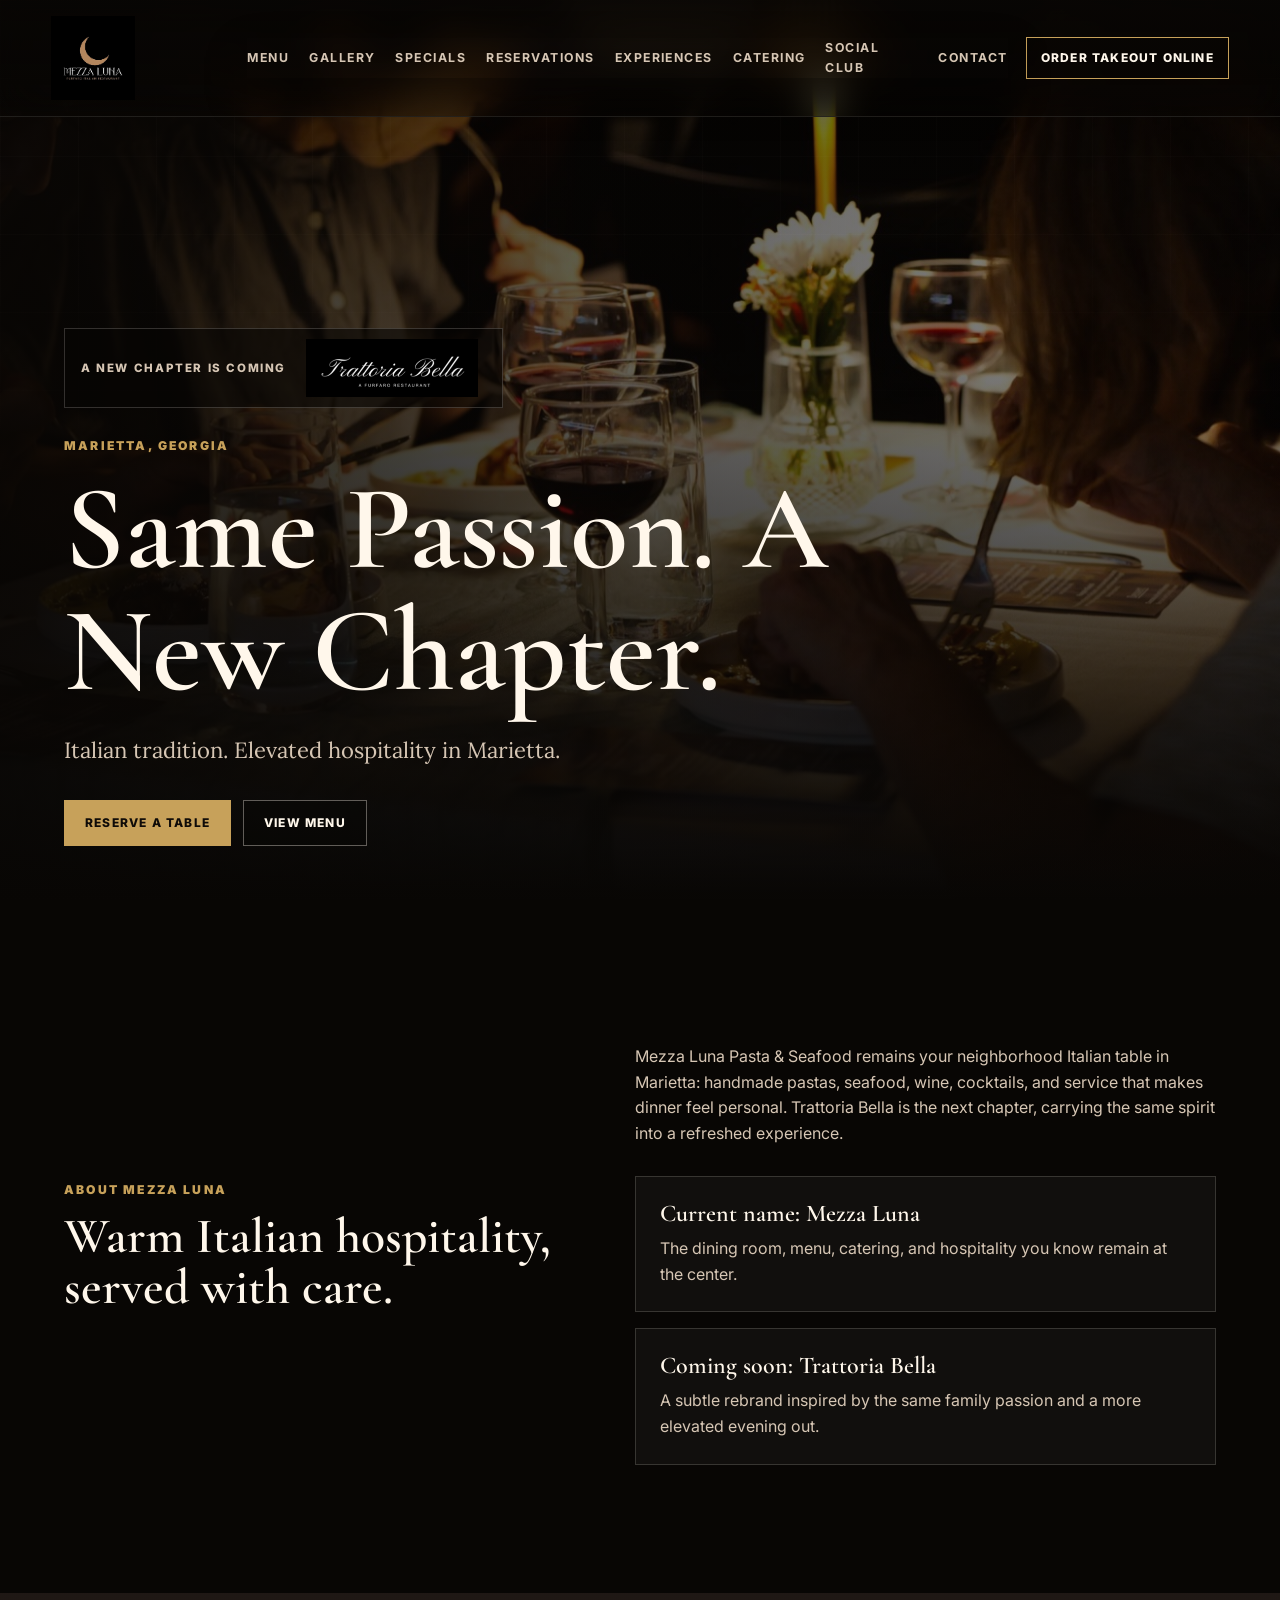
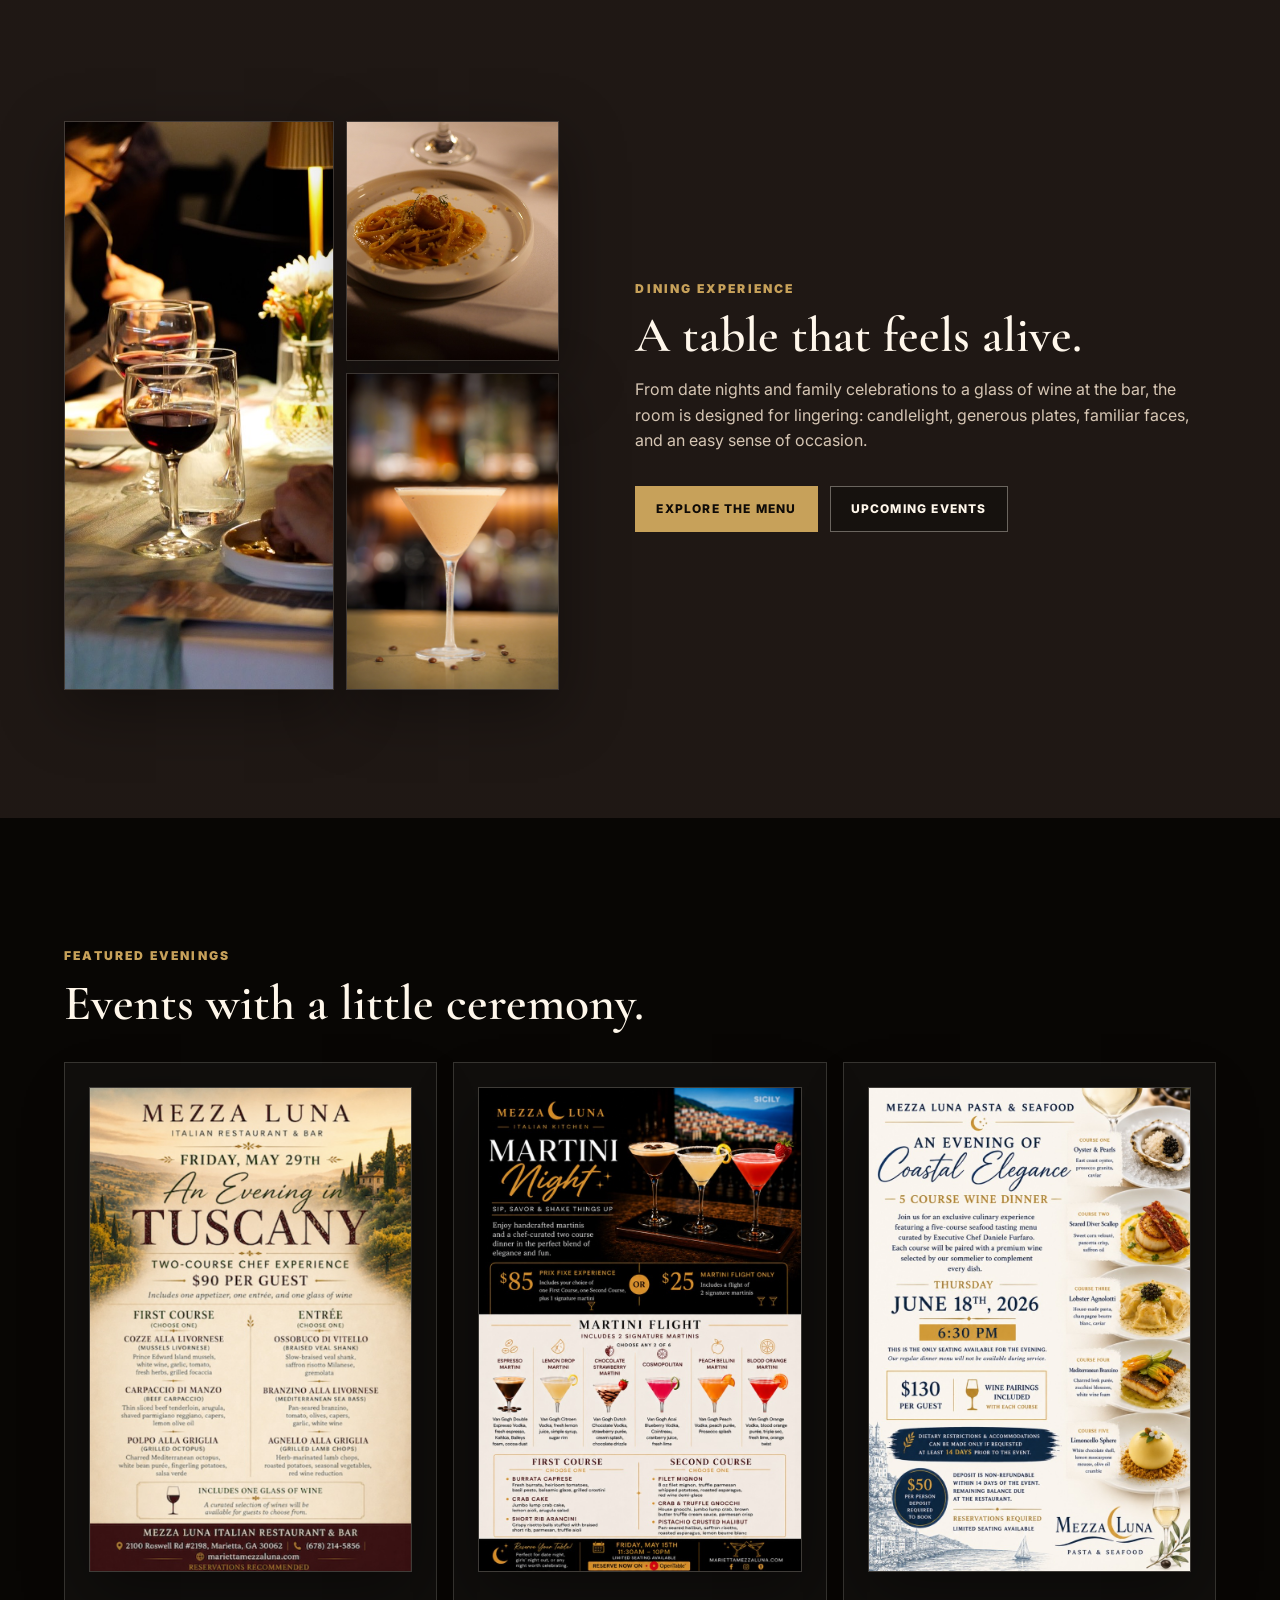
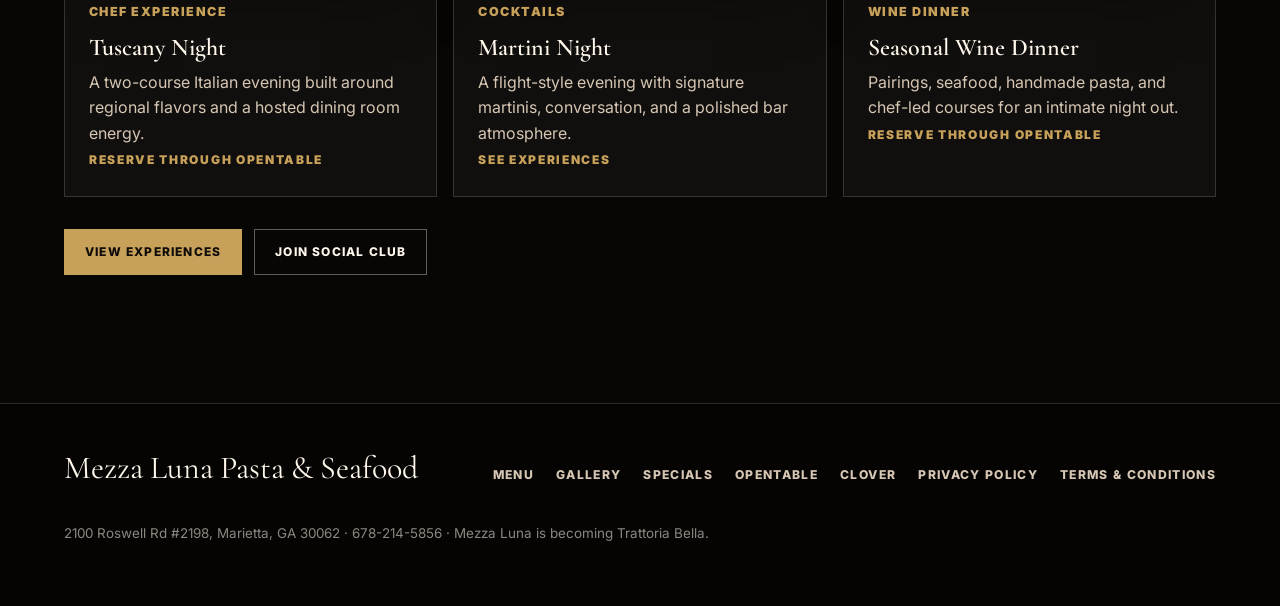
==== commit e35c0fa2: "Fix mobile navigation and link catering to ezCater" ====
--- a/index.html
+++ b/index.html
@@ -21,7 +21,7 @@
         <a href="specials.html">Specials</a>
         <a href="https://www.opentable.com/r/mezza-luna-furfaro-italian-restaurant-reservations-marietta?restref=1507207&lang=en-US&ot_source=Restaurant%20website" target="_blank" rel="noopener">Reservations</a>
         <a href="experiences.html">Experiences</a>
-        <a href="catering.html">Catering</a>
+        <a href="https://www.ezcater.com/catering/pvt/mezza-luna-pasta-and-seafood-marietta?fcv=1" target="_blank" rel="noopener">Catering</a>
         <a href="social-club.html">Social Club</a>
         <a href="contact.html">Contact</a>
       </nav>
--- a/assets/css/styles.css
+++ b/assets/css/styles.css
@@ -134,9 +134,11 @@
   top: 100%;
   left: 0;
   right: 0;
+  z-index: 21;
   padding: 18px;
   background: rgba(8, 6, 4, 0.98);
   border-bottom: 1px solid var(--line);
+  box-shadow: 0 18px 40px rgba(0, 0, 0, 0.34);
 }
 
 .site-nav.is-open {
@@ -1134,7 +1136,7 @@
     padding: 12px 14px;
     width: 100%;
     max-width: 100vw;
-    overflow: hidden;
+    overflow: visible;
   }
 
   .site-nav {
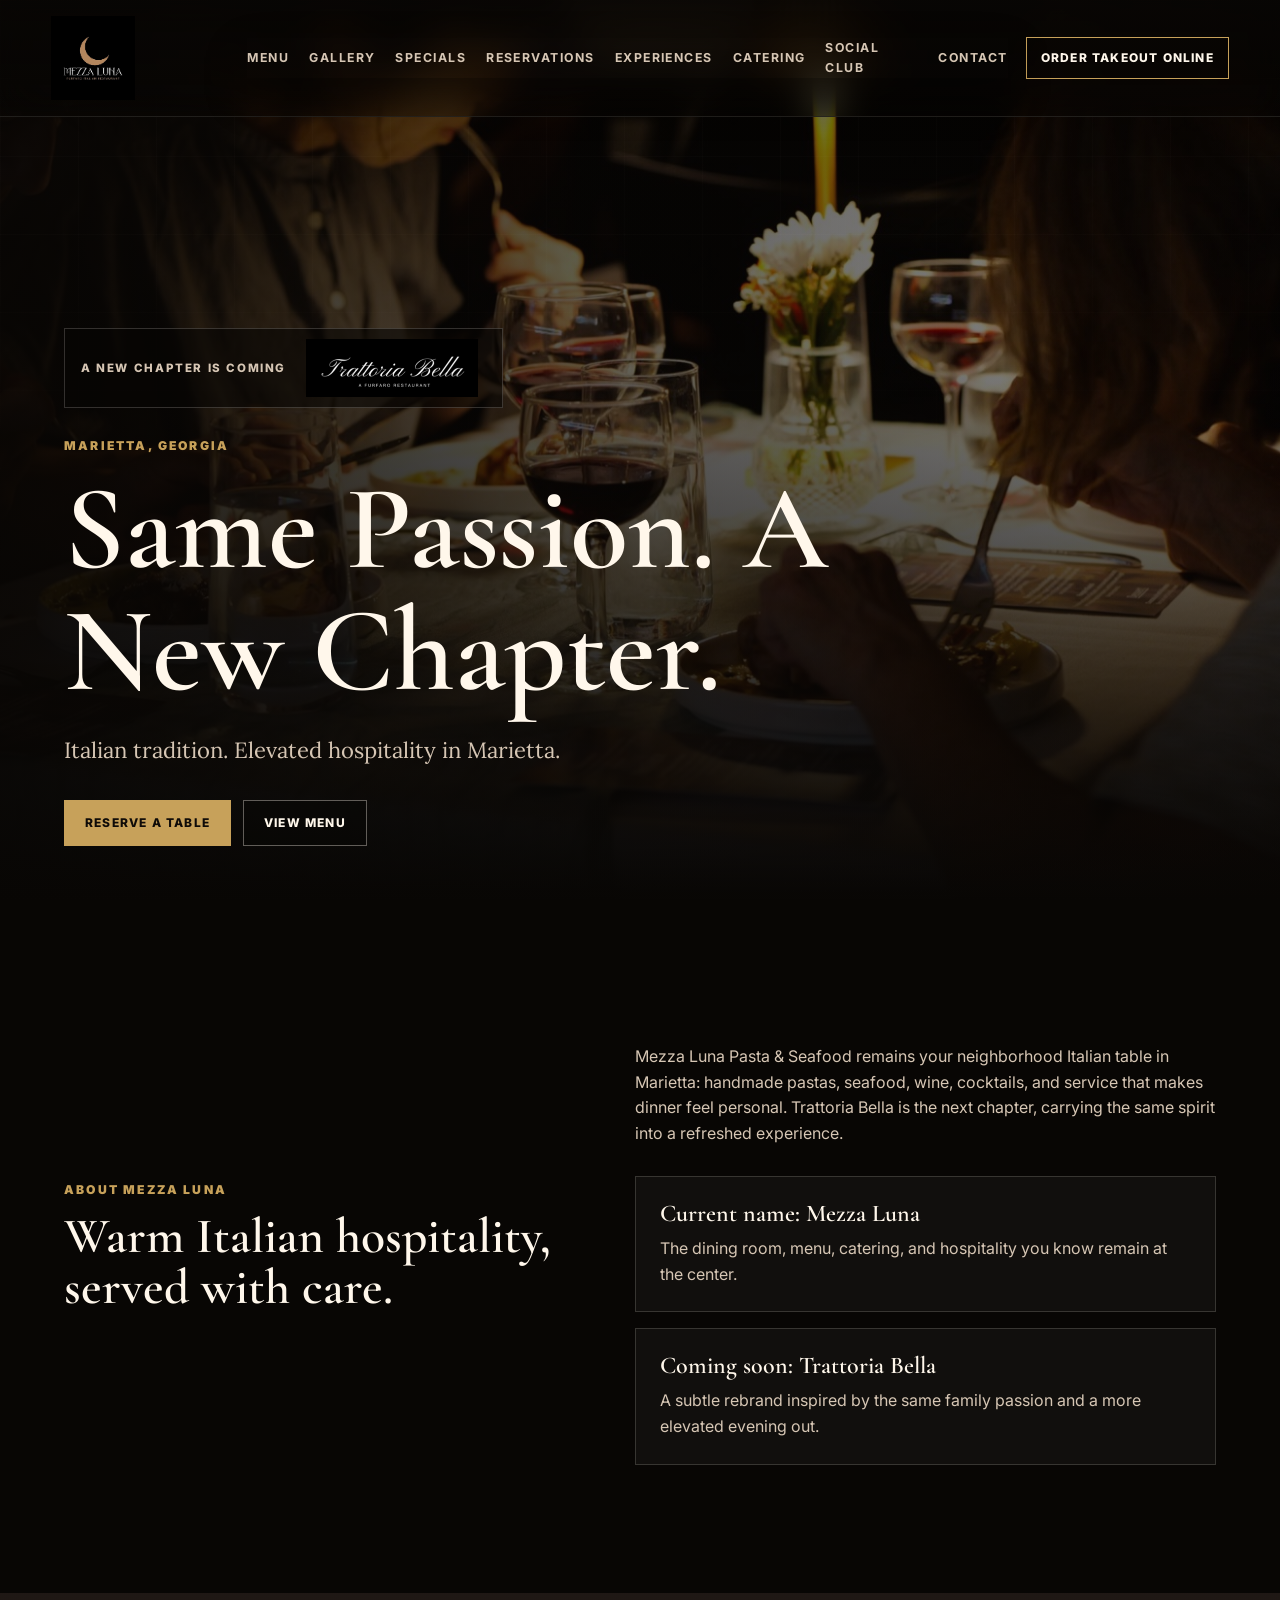
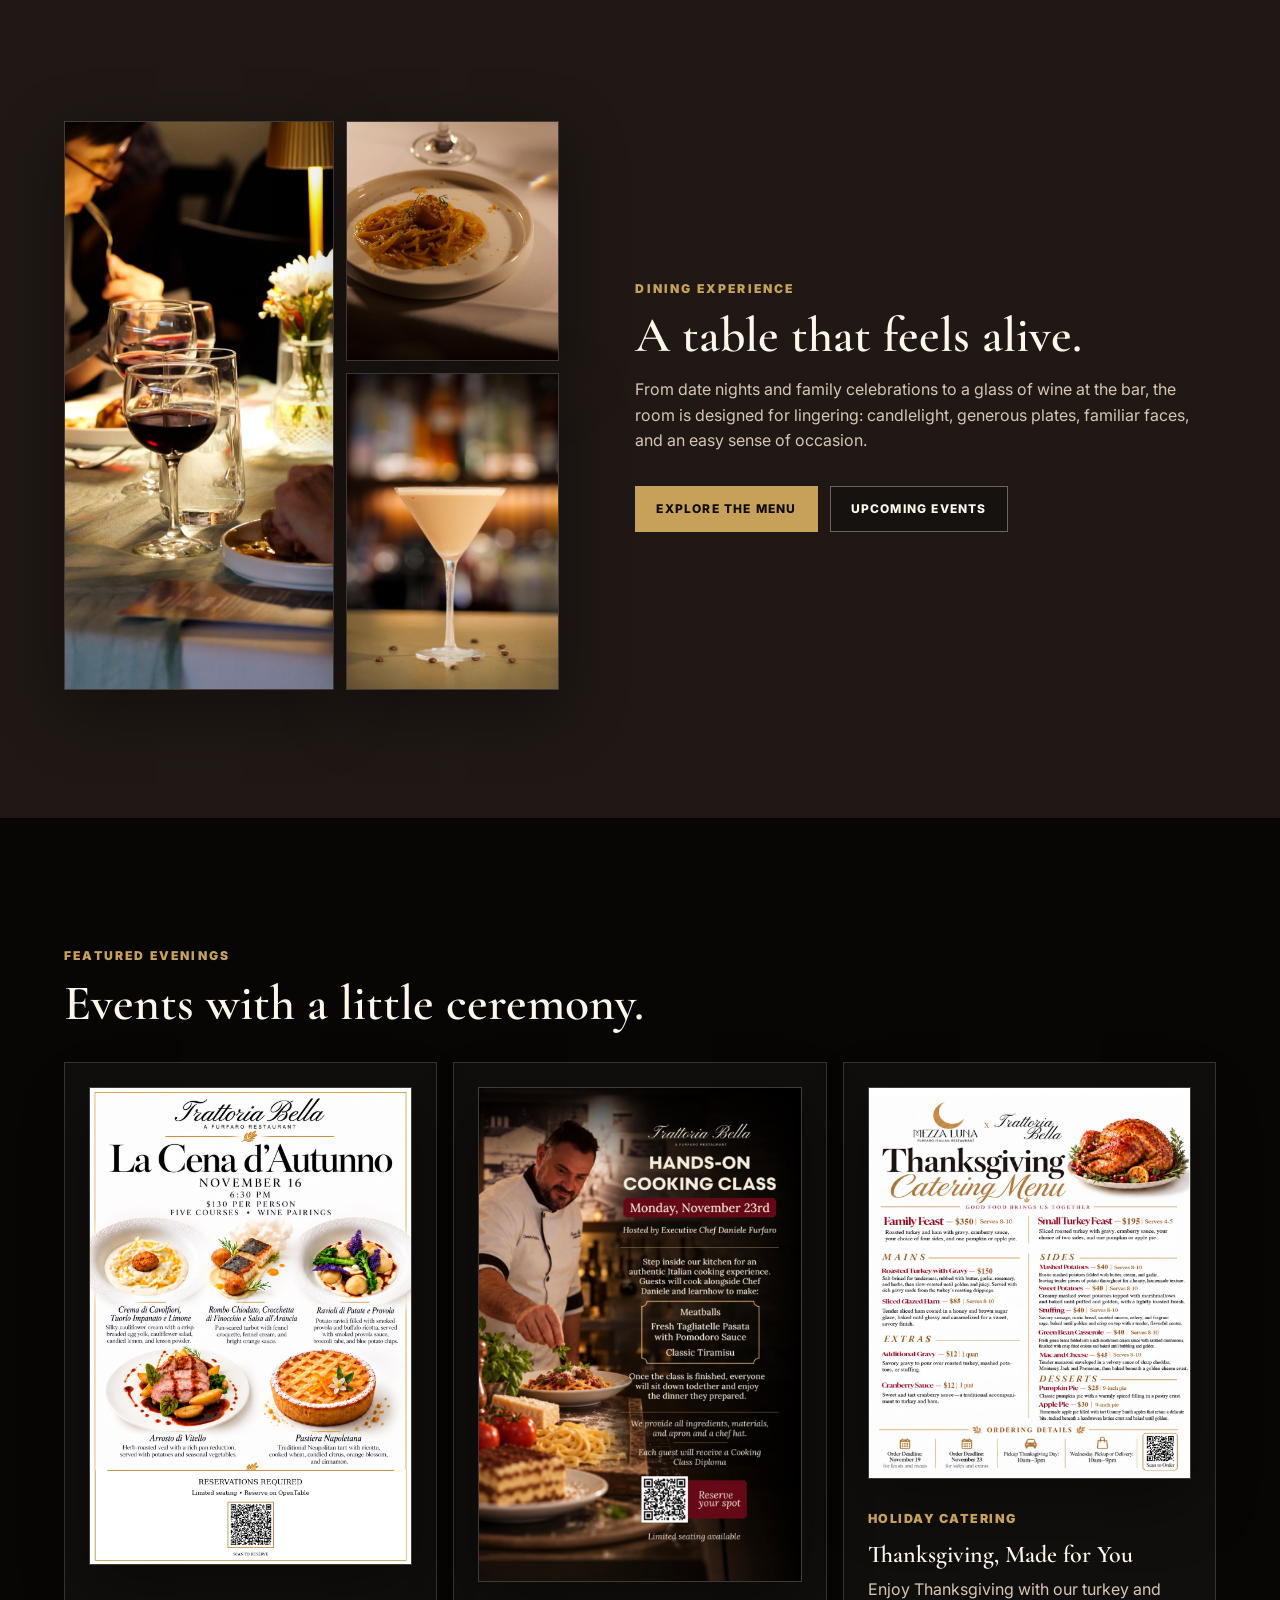
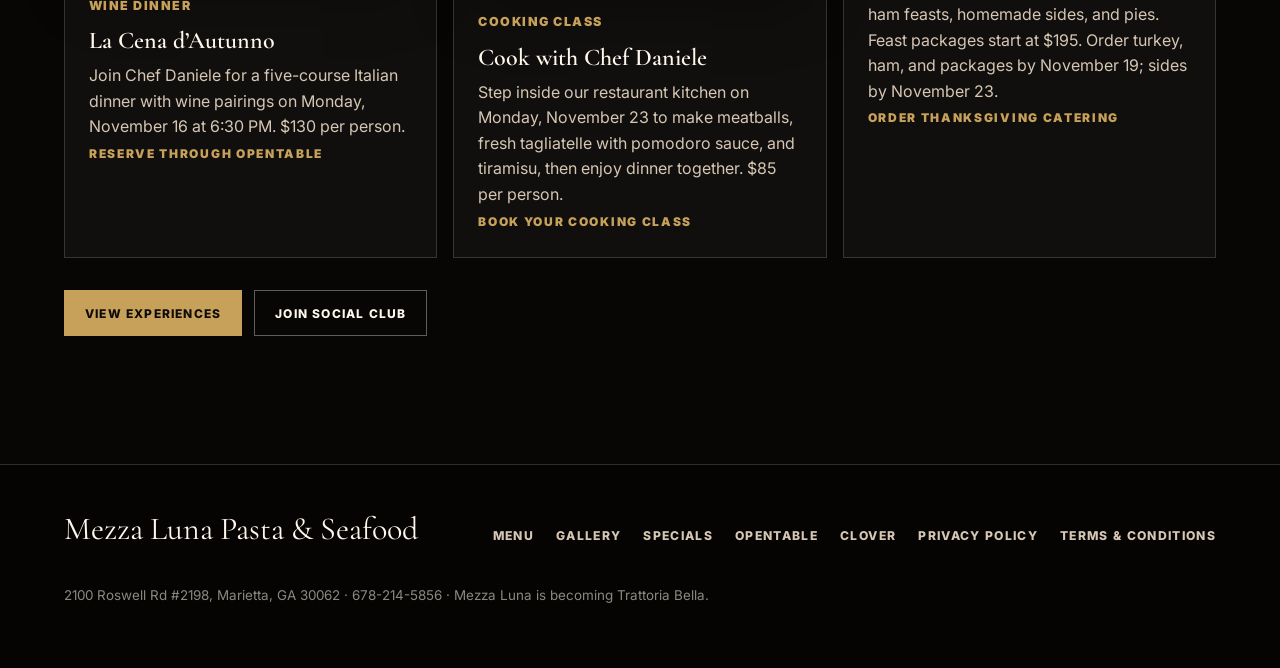
==== commit 3dec4396: "Update featured fall events" ====
--- a/index.html
+++ b/index.html
@@ -93,17 +93,17 @@
           <p class="kicker">Featured Evenings</p>
           <h2>Events with a little ceremony.</h2>
           <div class="event-grid">
-            <article class="event-card">
-              <img src="assets/events/tuscany-night.jpg" alt="Tuscany Night flyer">
-              <div><p class="event-meta">Chef Experience</p><strong>Tuscany Night</strong><span>A two-course Italian evening built around regional flavors and a hosted dining room energy.</span><em>Reserve through OpenTable</em></div>
-            </article>
-            <article class="event-card">
-              <img src="assets/events/martini-night.jpg" alt="Martini Night flyer">
-              <div><p class="event-meta">Cocktails</p><strong>Martini Night</strong><span>A flight-style evening with signature martinis, conversation, and a polished bar atmosphere.</span><em>See Experiences</em></div>
-            </article>
-            <a class="event-card" href="https://www.opentable.com/booking/experiences-availability?rid=1507207&restref=1507207&experienceId=725389&utm_source=external&utm_medium=referral&utm_campaign=shared" target="_blank" rel="noopener">
-              <img src="assets/events/wine-dinner.jpg" alt="Wine dinner flyer">
-              <div><p class="event-meta">Wine Dinner</p><strong>Seasonal Wine Dinner</strong><span>Pairings, seafood, handmade pasta, and chef-led courses for an intimate night out.</span><em>Reserve through OpenTable</em></div>
+            <a class="event-card" href="https://www.opentable.com/booking/experiences-availability?rid=1507207&amp;restref=1507207&amp;experienceId=827068" target="_blank" rel="noopener">
+              <img src="assets/events/la-cena-d-autunno.jpg" alt="La Cena d’Autunno five-course wine dinner flyer">
+              <div><p class="event-meta">Wine Dinner</p><strong>La Cena d’Autunno</strong><span>Join Chef Daniele for a five-course Italian dinner with wine pairings on Monday, November 16 at 6:30 PM. $130 per person.</span><em>Reserve through OpenTable</em></div>
+            </a>
+            <a class="event-card" href="https://www.opentable.com/booking/experiences-availability?rid=1507207&amp;restref=1507207&amp;experienceId=816813" target="_blank" rel="noopener">
+              <img src="assets/events/hands-on-italian-cooking-class.jpg" alt="Hands-on Italian cooking class with Chef Daniele flyer">
+              <div><p class="event-meta">Cooking Class</p><strong>Cook with Chef Daniele</strong><span>Step inside our restaurant kitchen on Monday, November 23 to make meatballs, fresh tagliatelle with pomodoro sauce, and tiramisu, then enjoy dinner together. $85 per person.</span><em>Book Your Cooking Class</em></div>
+            </a>
+            <a class="event-card" href="https://mezzaluna.fillout.com/thanksgivingcatering" target="_blank" rel="noopener">
+              <img src="assets/events/thanksgiving-catering.jpg" alt="Thanksgiving catering menu flyer">
+              <div><p class="event-meta">Holiday Catering</p><strong>Thanksgiving, Made for You</strong><span>Enjoy Thanksgiving with our turkey and ham feasts, homemade sides, and pies. Feast packages start at $195. Order turkey, ham, and packages by November 19; sides by November 23.</span><em>Order Thanksgiving Catering</em></div>
             </a>
           </div>
           <div class="page-actions">
